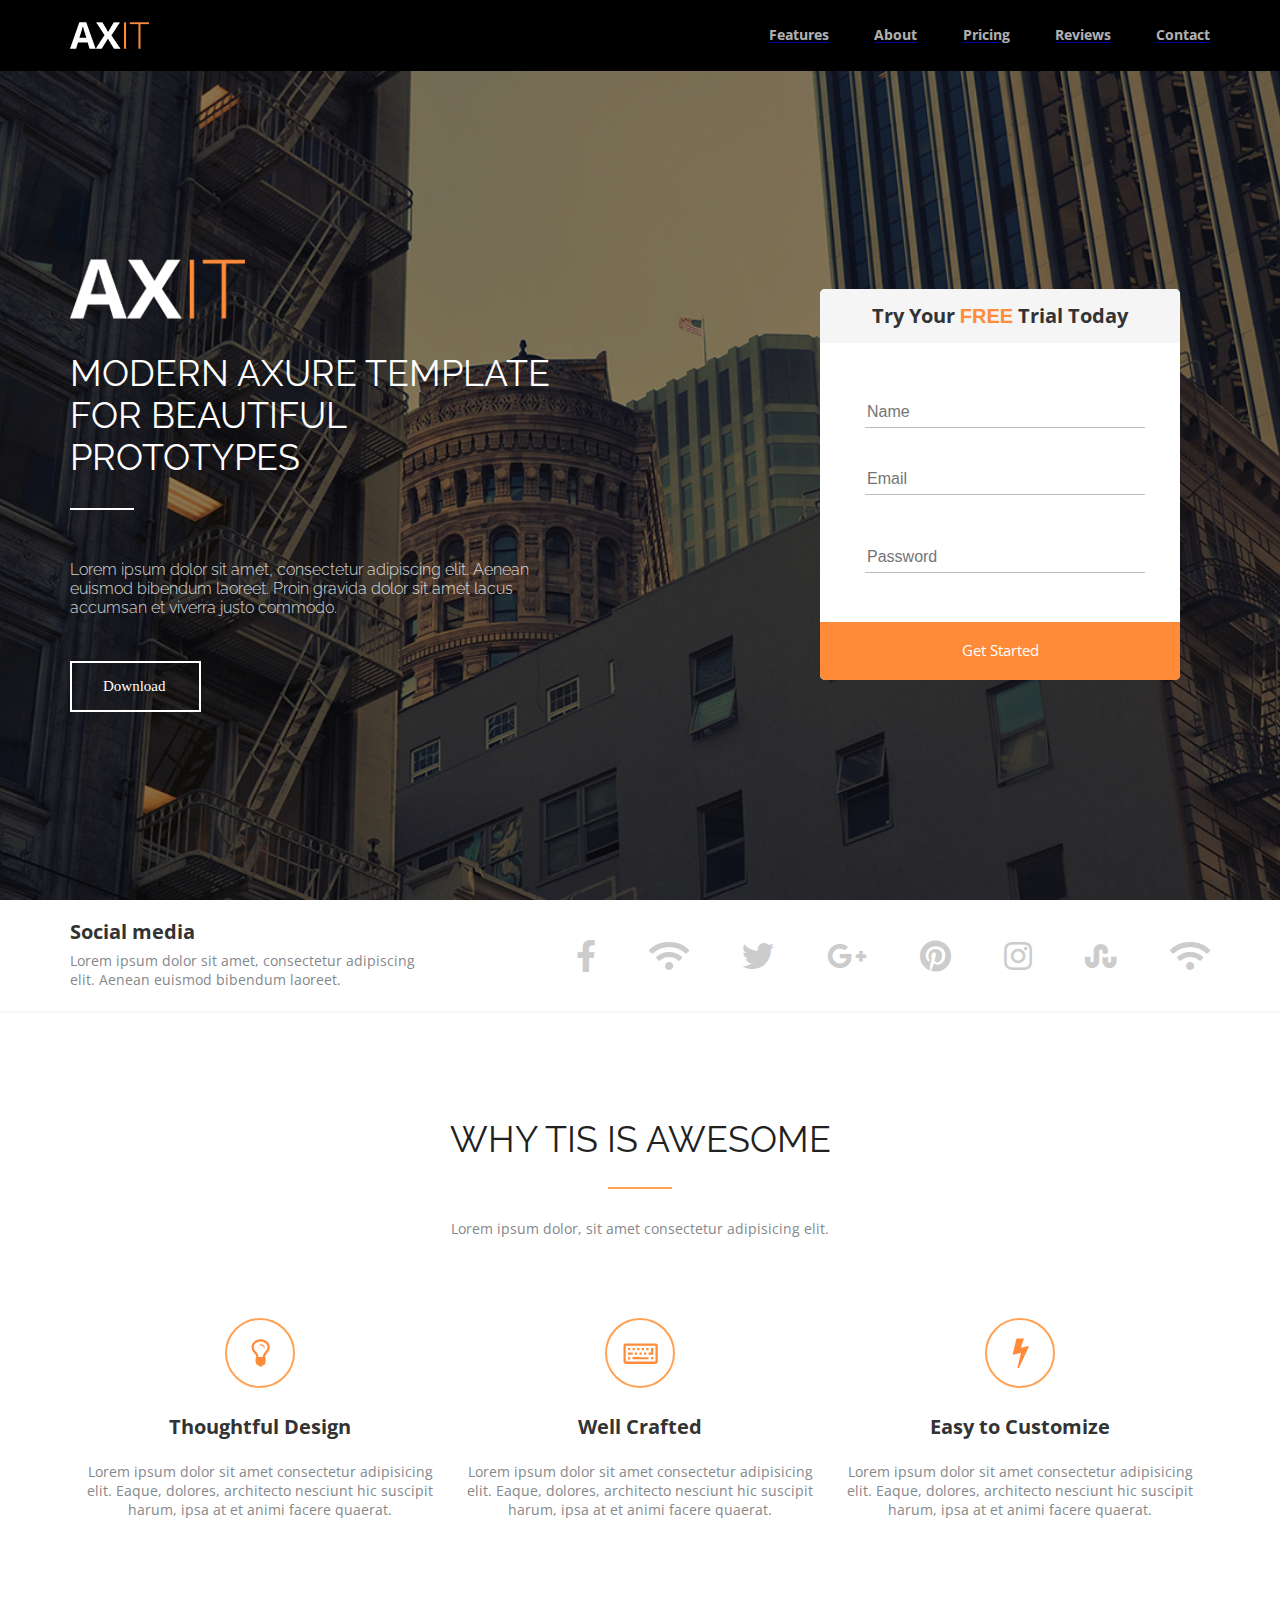
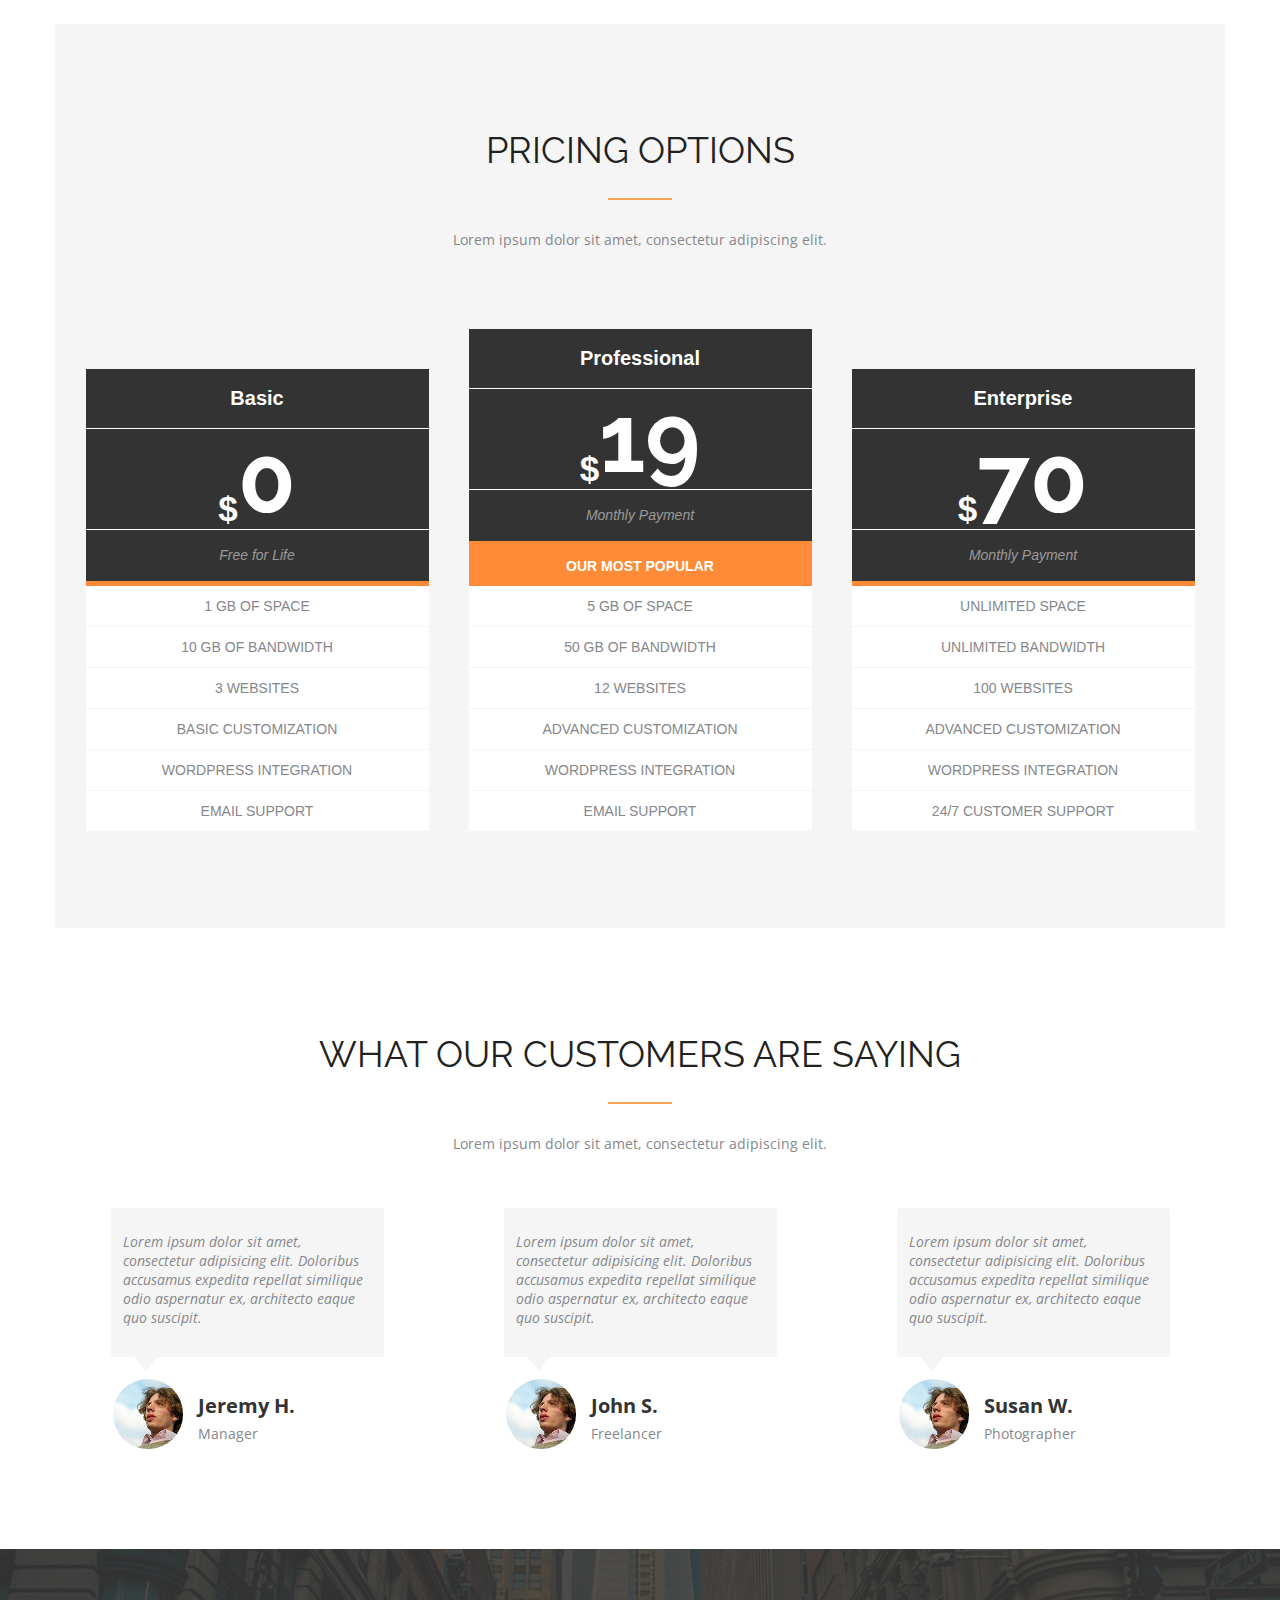
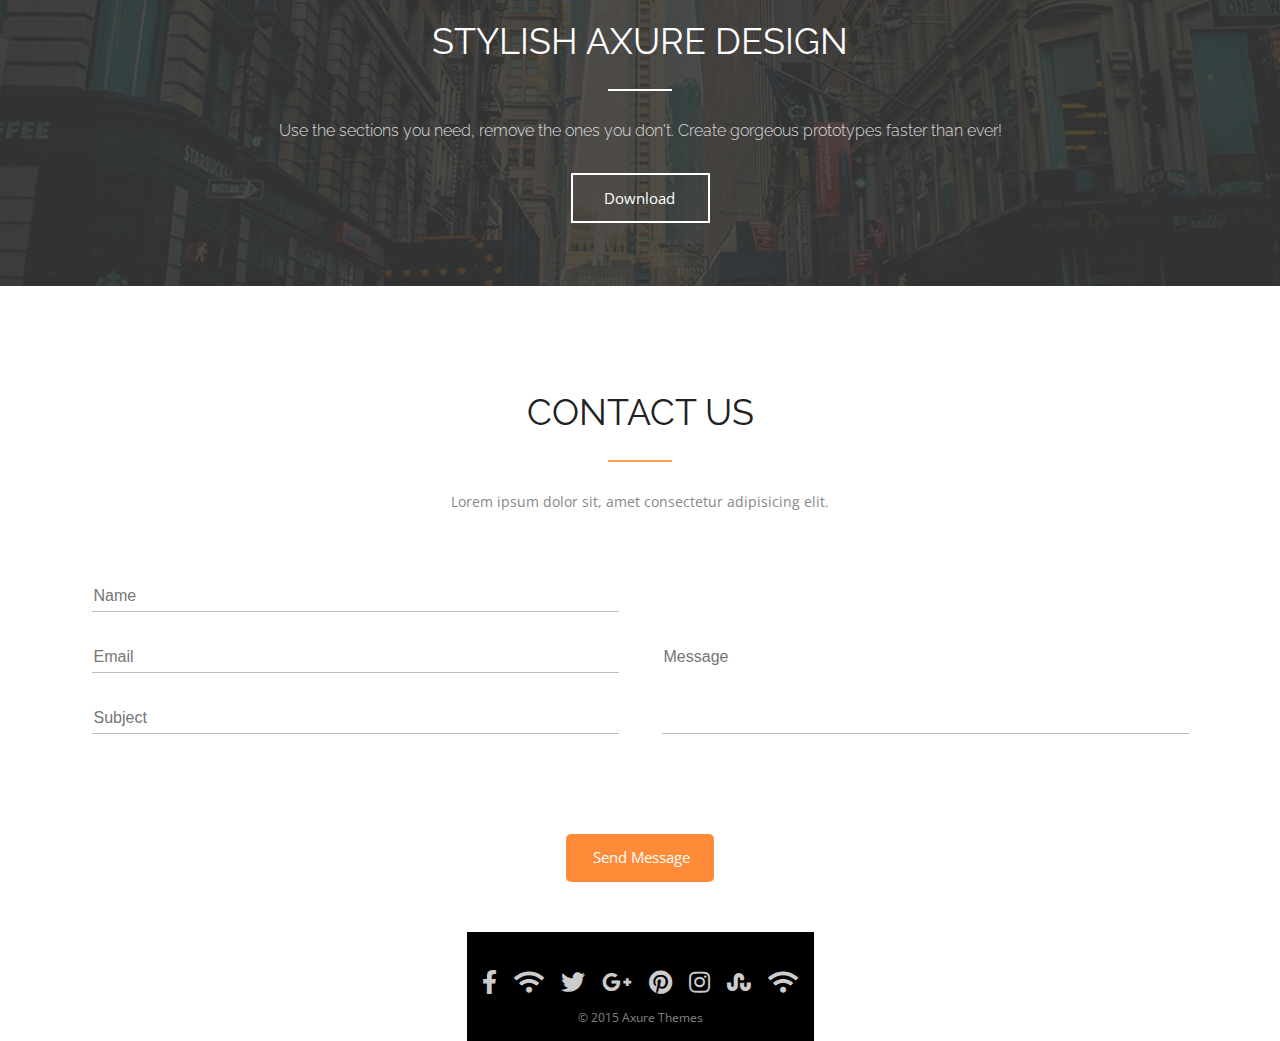
==== Homework/index.html @ 623d73c9 "homework_6" ====
<!DOCTYPE html>
<html lang="en">
<head>
  <meta charset="UTF-8">
  <meta name="viewport" content="width=device-width, initial-scale=1.0">
  <title>Document</title>
  <link rel="stylesheet" href="stylesheets/reset.css" />
  <link rel="stylesheet" href="stylesheets/normalize.css" />
  <link rel="stylesheet" href="stylesheets/style.css" />
  <link rel="preconnect" href="https://fonts.gstatic.com">
  <link href="https://fonts.googleapis.com/css2?family=Open+Sans:ital,wght@0,400;0,700;1,400&family=Raleway:wght@300;400;700&display=swap" rel="stylesheet">
  <link rel="stylesheet" href="https://cdnjs.cloudflare.com/ajax/libs/font-awesome/5.15.1/css/all.min.css">
</head>

<body>
 <div class="wrapper">
  <header class="axit-header">
    <div class="conteiner header_conteiner">
      <div class="axit_logo"><img src="images/Logo.png" alt="axit logotype"></div>
      <nav class="axit_navigation">
        <ul class="navigation_panel">
          <li><a href="#"><span class="nav_item">Features</span></a></li>
          <li><a href="#"><span class="nav_item">About
          </span></a></li>
          <li><a href="#"><span class="nav_item">Pricing</span></a></li>
          <li><a href="#"><span class="nav_item">Reviews</span></a></li>
          <li><a href="#"><span class="nav_item">Contact</span></a></li>
        </ul>
      </nav>
    </div>
  </header>
  <section class="axit-fullscreen">
    <div class="conteiner conteiner-full">
      <div class="axit-fullscreen_main">
        <div class="axit-fullscreen_logo"><img src="images/Logo1.png" alt="axit logotype"></div>
        <h1 class="axit-main-title">Modern axure template
          for beautiful prototypes</h1>
        <p class="axit-main-description">Lorem ipsum dolor sit amet, consectetur adipiscing elit. Aenean
          euismod bibendum laoreet. Proin gravida dolor sit amet lacus
          accumsan et viverra justo commodo.</p>
        <button class="axit-main-button">Download</button>
      </div>
      <div class="axit-fullscreen_registration">
        <form action="#" method="GET" class="registration-form">
          <h3 class="registration_title">Try your <span class="free">free</span>  trial today</h3>
          <div class="registration-form_group">
          <input type="text" placeholder="Name" id="name" name="user name" class="registration-form_name">
          <input type="email" placeholder="Email" id="email" name=" user email" class="registration-form_email">
          <input type="password" placeholder="Password" id="password" name=" user password" class="registration-form_password">
        </div>
          <button type="button" class="registration-form-button">Get started</button>
        </form>
      </div>
    </div>
  </section>
  <section class="social-media">
      <div class="conteiner social-media_conteiner">
        <div class="social-media__text">
          <h3 class="social-media__title"> Social media</h3>
          <p class="social-media__description">Lorem ipsum dolor sit amet, consectetur adipiscing elit. 
            Aenean euismod bibendum laoreet.</p>
        </div>
<nav class="social-media_nav">
  <ul class="social-media_panel">
    <li class=social_media>
      <a href="#">
        <i class="fab fa-facebook-f fa-2x"></i>
      </a>
    </li>
    <li class=social_media>
      <a href="#">
        <i class="fas fa-wifi fa-2x"></i>
      </a>
    </li> 
    <li class class=social_media>
      <a href="#">
        <i class="fab fa-twitter fa-2x"></i>
      </a>
    </li>
    <li class=social_media>
      <a href="#">
        <i class="fab fa-google-plus-g fa-2x"></i>
      </a>
    </li>
    <li class=social_media>
      <a href="#">
        <i class="fab fa-pinterest fa-2x"></i>
      </a>
    </li>
    <li class=social_media>
      <a href="#">
        <i class="fab fa-instagram fa-2x"></i>
      </a>
    </li> 
    <li class=social_media>
      <a href="#">
        <i class="fab fa-stumbleupon fa-2x"></i>
      </a>
    </li>
    <li class=social_media>
      <a href="#">
        <i class="fas fa-wifi fa-2x"></i>
      </a>
    </li>
</ul>
</nav>
 </div>
  </section>
  <section class="awesome">
      <div class="conteiner awesome_conteiner">
        <h2 class="awesome__title">Why tis is awesome</h2>
        <p class="awesome__text">
          Lorem ipsum dolor, sit amet consectetur adipisicing elit.
        </p>

        <div class="awesome__cards">
          <div class="awesome-card__item advantage_1">
            <div class="awesome-card_img">
              <img src="images/light_bulb.png" alt="orange light bulb" />
            </div>
              <h3 class="awesome-card__title">Thoughtful Design</h3>
              <p class="awesome-card__text">
                Lorem ipsum dolor sit amet consectetur adipisicing elit. Eaque,
                dolores, architecto nesciunt hic suscipit harum, ipsa at et
                animi facere quaerat.
              </p>
          </div>

          <div class="awesome-card__item advantage_2">
            <div class="awesome-card_img">
              <img src="images/keyboard.png" alt="orange keyboard" />
            </div>
              <h3 class="awesome-card__title">Well Crafted</h3>
              <p class="awesome-card__text">
                Lorem ipsum dolor sit amet consectetur adipisicing elit. Eaque,
                dolores, architecto nesciunt hic suscipit harum, ipsa at et
                animi facere quaerat.
              </p>
          </div>

          <div class="awesome-card__item" advantage_3">
            <div class="awesome-card_img">
              <img src="images/lightning.png" alt="orange lightning" />
            </div>
              <h3 class="awesome-card__title">Easy to Customize</h3>
              <p class="awesome-card__text">
                Lorem ipsum dolor sit amet consectetur adipisicing elit. Eaque,
                dolores, architecto nesciunt hic suscipit harum, ipsa at et
                animi facere quaerat.
              </p>
          </div>
        </div>
      </div>
  </section>
  <section class="pricing">
      <div class="conteiner pricing-conteiner">
        <h2 class="pricing__title">Pricing options</h2>
        <p class="pricing__description">Lorem ipsum dolor sit amet, consectetur adipiscing elit.</p>

        <div class="pricing__content">
          <div class="pricing_card">
            <ul class="basic">
              <li class="price-title"><span class="pricing__card_title">Basic</span></li>
              <li class="price"><span class="pricing__card_price"><span class="dollar">&#36;</span>0</span></li>
              <li class="price-description"><span class="pricing__card_description">Free for Life</span></li>
              <li class="price-benefit"><span class="pricing__card_option">1 gb of space</span></li>
              <li class="price-benefit"><span class="pricing__card_option">10 gb of bandwidth</span></li>
              <li class="price-benefit"><span class="pricing__card_option">3 websites</span></li>
              <li class="price-benefit"><span class="pricing__card_option">Basic Customization</span></li>
              <li class="price-benefit"><span class="pricing__card_option">Wordpress integration</span></li>
              <li class="price-benefit"><span class="pricing__card_option">Email support</span></li>
            </ul>
          </div>
          <div class="pricing_card">
            <ul class="Professional">
              <li class="price-title"><span class="pricing__card_title">Professional</span></li>
              <li class="price"><span class="pricing__card_price"><span class="dollar">&#36;</span>19</span></li>
              <li class="price-description"><span class="pricing__card_description">Monthly Payment</span></li>
              <li class="price-popular"><span class="pricing__card_popular">Our most popular</span></li>
              <li class="price-benefit"><span class="pricing__card_option">5 gb of space</span></li>
              <li class="price-benefit"><span class="pricing__card_option">50 gb of bandwidth</span></li>
              <li class="price-benefit"><span class="pricing__card_option">12 websites</span></li>
              <li class="price-benefit"><span class="pricing__card_option">Advanced Customization</span></li>
              <li class="price-benefit"><span class="pricing__card_option">Wordpress integration</span></li>
              <li class="price-benefit"><span class="pricing__card_option">Email support</span></li>
            </ul>
          </div>
          <div class="pricing_card">
            <ul class="Enterprise">
              <li class="price-title"><span class="pricing__card_title">Enterprise</span></li>
              <li class="price"><span class="pricing__card_price"><span class="dollar">&#36;</span>70</span></li>
              <li class="price-description"><span class="pricing__card_description">Monthly Payment</span></li>
              <li class="price-benefit"><span class="pricing__card_option">Unlimited space</span></li>
              <li class="price-benefit"><span class="pricing__card_option">unlimited bandwidth</span></li>
              <li class="price-benefit"><span class="pricing__card_option">100 websites</span></li>
              <li class="price-benefit"><span class="pricing__card_option">Advanced Customization</span></li>
              <li class="price-benefit"><span class="pricing__card_option">Wordpress integration</span></li>
              <li class="price-benefit"><span class="pricing__card_option">24/7 customer support</span></li>
            </ul>
          </div>
        </div>
      </div>
  </section>
  <section class="feedback">
      <div class="conteiner feedback-conteiner">
        <h2 class="feedback__title">What our customers are saying</h2>
        <p class="feedback__description">Lorem ipsum dolor sit amet, consectetur adipiscing elit.</p>

    
          <div class="feedback-cards">
            <div class="feedback-card_item">
              <div class="comment">
                <p class="comment_text">Lorem ipsum dolor sit amet, 
                  consectetur adipisicing elit. Doloribus 
                  accusamus expedita repellat similique 
                  odio aspernatur ex, architecto eaque 
                  quo suscipit.</p>
                
              </div>
              <div class="persone">
                <img src="images/avatar_2_u231.png" alt="persone_photo" class="persone_image">
                <div class="persone_data"> <h3 class="persone_name">Jeremy H.</h3>
                <p class="persone_occupation">Manager</p></div>
               
              </div>
            </div>
            
            <div class="feedback-card_item">
              <div class="comment">
                <p class="comment_text">Lorem ipsum dolor sit amet, 
                  consectetur adipisicing elit. Doloribus 
                  accusamus expedita repellat similique 
                  odio aspernatur ex, architecto eaque 
                  quo suscipit.</p>
              </div>
              <div class="persone">
                <img src="images/avatar_2_u231.png" alt="persone_photo" class="persone_image">
                <div class="persone_data"><h3 class="persone_name">John S.</h3>
                <p class="persone_occupation">Freelancer</p></div>
                
              </div>
            </div>

            <div class="feedback-card_item">
              <div class="comment">
                <p class="comment_text">Lorem ipsum dolor sit amet, 
                  consectetur adipisicing elit. Doloribus 
                  accusamus expedita repellat similique 
                  odio aspernatur ex, architecto eaque 
                  quo suscipit.</p>
              </div>
              <div class="persone">
                <img src="images/avatar_2_u231.png" alt="persone_photo" class="persone_image">
                <div class="persone_data"><h3 class="persone_name">Susan W.</h3>
                <p class="persone_occupation">Photographer</p></div>
                
              </div>
            </div>
          </div>
      </div>
  </section>
  <section class="axure-design">
      <div class="conteiner axure-design_conteiner">
        <h2 class="axure-design__title">Stylish axure design</h2>
       <div class="axure-design__line"></div>
       <p class="axure-design__description">Use the sections you need, remove the ones you don't.  Create gorgeous prototypes faster than ever!</p>
       <button class="axure-design__button">Download</button> 
      </div>
  </section> 
  <section class="contact">
      <div class="conteiner">
        <h2 class="contact__title">Contact us
        </h2>
        <p class="contact__description">Lorem ipsum dolor sit, amet consectetur adipisicing elit.</p>
       <form action="#" method="GET" class="contact-form">
         <div class="contact-form_items">
        <ul class="contact-form_group">
           <li class="_item"> <input type="text" placeholder="Name" id="userName" name="user name" class="contact-form_name"></li>
           <li class="contact-form_item"><input type="email" placeholder="Email" id="userEmail" name="user email" class="contact-form_email"></li>
           <li class="contact-form_item"> <input type="text" placeholder="Subject" id="userSubject" name=" user subject" class="contact-form_subject"></li>
        </ul>
        <div class="contact-message">
            <input type="textarea" placeholder="Message" id="userMessage" name="user message" class="contact-form_message"> 
        </div>
     </div>
         <button class="contact-form_button">Send message</button>
        </form>
      </div>
  </section>
  <footer class="awesome-footer">
      <div class="conteiner footer-conteiner">
        <nav class="footer_nav">
      <ul class="footer_panel__media">
        <li class=social_media>
          <a href="#">
            <i class="fab fa-facebook-f"></i>
          </a>
        </li>
        <li class=social_media>
          <a href="#">
            <i class="fas fa-wifi"></i>
          </a>
        </li> 
        <li class class=social_media>
          <a href="#">
            <i class="fab fa-twitter"></i>
          </a>
        </li>
        <li class=social_media>
          <a href="#">
            <i class="fab fa-google-plus-g"></i>
          </a>
        </li>
        <li class=social_media>
          <a href="#">
            <i class="fab fa-pinterest"></i>
          </a>
        </li>
        <li class=social_media>
          <a href="#">
            <i class="fab fa-instagram"></i>
          </a>
        </li> 
        <li class=social_media>
          <a href="#">
            <i class="fab fa-stumbleupon"></i>
          </a>
        </li>
        <li class=social_media>
          <a href="#">
            <i class="fas fa-wifi"></i>
          </a>
        </li>
   </ul>
  </nav>   
   <p class="footer_copiright_text">&copy 2015 Axure Themes</p> </div>
    
  </footer>
 </div>
</body>
</html>
---- Homework/stylesheets/style.css ----
* {
  box-sizing: border-box;
}
.awesome
  .pricing
  .feedback
  .axure-design
  .awesome-footer
  .contact
  .axit-header
  .axit-fullscreen
  .social-media {
  max-width: 100%;
}

.conteiner {
  margin: 0 auto;
  max-width: 1170px;
  padding-left: 15px;
  padding-right: 15px;
}

h1 {
  color: #ffffff;
  font-family: Raleway;
  font-size: 36px;
  font-weight: 400;
  font-style: normal;
  letter-spacing: normal;
  line-height: normal;
  text-align: left;
  text-transform: uppercase;
}

h2 {
  font-family: "Raleway", sans-serif;
  text-align: center;
  font-size: 36px;
  font-weight: 400;
  padding-top: 108px;
  color: #212121;
  text-transform: uppercase;
}

h3 {
  font-family: "Open Sans";
  font-size: 20px;
  font-weight: 700;
  text-align: center;
  color: #333333;
  margin-bottom: 25px;
}

.awesome__title::after,
.pricing__title::after,
.axure-design__title::after,
.feedback__title::after,
.contact__title::after,
.axit-main-title::after {
  content: "";
  display: block;
  width: 64px;
  height: 2px;
  background-color: #ffa254;
  margin: 30px auto 30px;
}

p {
  color: #86878b;
  font-family: "Open Sans", sans-serif;
  font-size: 14px;
  font-weight: 400;
  text-align: center;
  letter-spacing: normal;
  line-height: normal;
}
/* header */
.axit-header {
  max-width: 100%;
  background-color: #000000;
}
.header_conteiner {
  background-color: #000000;
  display: flex;
  flex-direction: row;
  flex-wrap: nowrap;
  align-items: center;
  justify-content: space-between;
}
.axit_logo {
  width: 79px;
  height: 27px;
  margin: 22px 0;
}
.nav_item {
  opacity: 0.69;
  color: #ffffff;
  font-family: "Open Sans";
  font-size: 14px;
  font-weight: 700;
  font-style: normal;
  letter-spacing: normal;
}
.nav_item:hover {
  color: #ffa254;
}

.nav_item:active {
  list-style-type: none;
}
.navigation_panel {
  display: flex;
  flex-direction: row;
  flex-wrap: wrap;
  justify-content: space-between;
  width: 441px;
  margin-left: 15px;
}
.wrapper {
  min-height: 100vh;
  display: flex;
  flex-direction: column;
}
/* full screen */
.conteiner-full {
  width: 100%;
  max-width: 1170px;
  flex: 1 1 auto;
  display: flex;
  justify-content: space-between;
  flex-wrap: wrap;
}
.axit-fullscreen {
  width: 100%;
  min-height: calc(100vh - 71px);
  background: url(../images/image.png) rgba(5, 5, 5, 1);
  background-position: center;
  background-size: cover;
  padding: 30px 0;
  display: flex;
  align-items: center;
  justify-content: center;
}
.axit-fullscreen_main {
  width: 512px;
  /* padding: 30px; */
}

.axit-fullscreen_logo {
  width: 175px;
  height: 60px;
  margin-bottom: 33px;
}

.axit-main-title {
  text-align: left;
  margin-bottom: 36px;
}

.axit-main-title::after {
  content: "";
  position: absolute;
  background-color: #ffffff;
  text-align: left;
}
.axit-main-description {
  opacity: 0.8;
  color: #ffffff;
  font-family: Raleway;
  font-size: 16px;
  font-weight: 300;
  font-style: normal;
  letter-spacing: normal;
  text-align: left;
  margin-bottom: 44px;
  margin-top: 82px;
}

.axit-main-button {
  outline: none;
  display: block;
  background: transparent;
  color: #ffffff;
  font-family: "Open Sans - Semibold";
  font-size: 15px;
  font-weight: 400;
  padding: 15px 33px 14px 31px;
  border: 2px solid #ffffff;
  /* margin: 44px 225px 0 0; */
}
.axit-main-button:hover {
  color: #ff8b38;
  border: 2px solid #ff8b38;
}

/* registration form */
.registration_title {
  text-transform: capitalize;
  background-color: #f5f5f5;
  text-align: center;
  vertical-align: middle;
  line-height: 54px;
  border-radius: 5px 5px 0 0;
}

.free {
  color: #ff8b38;
  text-transform: uppercase;
}
.registration-form {
  width: 360px;
  margin: 30px;
  background-color: #ffffff;
  border-radius: 5px;
  /* border-radius: ; */
}
.registration-form_group {
  width: 360px;
  padding: 29px 45px 49px 45px;
}
input {
  height: 31px;
  border: none;
  border-bottom: 1px solid #bdbdbd;
}
input::-ms-input-placeholder,
input::-webkit-input-placeholder {
  color: #bdbdbd;
  font-family: "OpenSans";
  font-size: 14px;
  text-align: left;
}
.registration-form_name {
  margin-bottom: 36px;
  width: 280px;
}

.registration-form_email {
  margin-bottom: 47px;
  width: 280px;
}
.registration-form_password {
  width: 280px;
}
.registration-form-button {
  display: block;
  width: 360px;
  border-radius: 0 0 5px 5px;
  outline: none;
  border: none;
  background: #ff8b38;
  color: #ffffff;
  font-family: "Open Sans";
  font-size: 15px;
  font-weight: 400;
  font-style: normal;
  text-transform: capitalize;
  padding-top: 20px;
  padding-bottom: 20px;
}
.registration-form-button:hover {
  background: #86878b;
}

/* social media */
.social-media {
  border-bottom: solid 2px #f5f5f5;
}
.social-media_conteiner {
  display: flex;
  flex-direction: row;
  flex-wrap: wrap;
  justify-content: space-between;
  align-items: center;
  padding: 10px 15px;
}
.social-media__text {
  width: 360px;
  padding: 12px 0;
}
.social-media_panel {
  display: flex;
  flex-direction: row;
  flex-wrap: wrap;
  width: 634px;
  justify-content: space-between;
}
.social-media__title {
  height: 17px;
  text-align: left;
  margin-bottom: 12px;
}
.social-media__description {
  text-align: left;
}

/* awesome */

.awesome-card_img {
  width: 70px;
  height: 70px;
  border: 2px solid #ffa254;
  border-radius: 100px;
  margin-bottom: 29px;
  margin-right: auto;
  margin-left: auto;
  display: flex;
  justify-content: center;
  align-items: center;
}

.awesome-card__item {
  width: 350px;
  margin-bottom: 105px;
  margin-top: 80px;
  margin-left: 15px;
  margin-right: 15px;
}

.awesome__cards {
  display: flex;
  flex-direction: row;
  justify-content: center;
  flex-wrap: wrap;
  margin: 0 -15px;
}

/* price */

.pricing-conteiner {
  background-color: #f5f5f5;
}

.pricing__description {
  margin-bottom: 80px;
}

.pricing__content {
  display: flex;
  flex-direction: row;
  flex-wrap: wrap;
  justify-content: center;
  align-items: flex-end;

  margin: 0 -20px;
}
.pricing_card {
  margin-left: 20px;
  margin-right: 20px;
  padding-bottom: 96px;
}
.price-title {
  color: #ffffff;
  font-family: "Open Sans";
  font-size: 20px;
  font-weight: 700;
  text-align: center;
  line-height: 59px;
  border-bottom: 1px solid #ffffff;
}
.price {
  border-bottom: 1px solid #ffffff;
  text-align: center;
}
.pricing__card_price {
  color: #ffffff;
  font-family: "Raleway";
  font-size: 94px;
  font-weight: 700;
  line-height: 100px;
}

.dollar {
  font-size: 35px;
  vertical-align: bottom;
  font-style: normal;
  letter-spacing: normal;
  line-height: normal;
}
.price-description {
  color: rgba(255, 255, 255, 0.5);
  font-family: "Open Sans";
  font-size: 14px;
  font-weight: 400;
  font-style: italic;
  text-align: center;
  line-height: 51px;
  border-bottom: 5px solid #ff8b38;
}

.price-benefit {
  width: 343px;
  background-color: #ffffff;
  color: #86878b;
  font-family: "Open Sans";
  font-size: 14px;
  font-weight: 400;
  text-transform: uppercase;
  text-align: center;
  line-height: 40px;
  border-bottom: 1px solid #f5f5f5;
}
.price-description,
.price,
.price-title {
  width: 343px;
  background-color: #333333;
}

.price-popular {
  width: 343px;
  line-height: 40px;
  background-color: #ff8b38;
  color: #ffffff;
  font-family: "Open Sans";
  font-size: 14px;
  font-weight: 700;
  text-transform: uppercase;
  text-align: center;
}

/* feedback */

.feedback-cards {
  margin-bottom: 90px;
  margin-top: 55px;
  display: flex;
  flex-direction: row;
  flex-wrap: wrap;
  justify-content: center;
  margin-left: -60px;
  margin-right: -60px;
}
.feedback-card_item {
  width: 273px;
  margin: 0 60px 10px 60px;
}
.comment {
  position: relative;
}

.comment_text {
  background-color: #f5f5f5;
  padding: 24px 13px 30px 12px;
  border-radius: 3px;
  text-align: left;
  font-style: italic;
}
.comment_text::after {
  content: "";
  position: absolute;
  border: 15px solid transparent;
  border-top: 18px solid #f5f5f5;
  display: block;
  width: 0;
  height: 0;
  top: 145px;
  left: 20px;
}
.persone {
  margin-top: 22px;
  margin-left: 2px;
  display: flex;
  flex-wrap: nowrap;
  flex-direction: row;
}

.persone_image {
  width: 70px;
  height: 70px;
}
.persone_data {
  margin-left: 15px;
  margin-top: 17px;
}
.persone_name {
  margin-bottom: 8px;
  text-align: left;
}

.persone_occupation {
  text-align: left;
}
/* axure-design */
.axure-design {
  position: relative;
}
.axure-design_conteiner {
  max-width: 100%;
  margin: 0 auto;
  background-image: url(../images/u25_state0.png);
  background-size: cover;
  background-position: center;
  padding-bottom: 63px;
}
.axure-design_conteiner::before {
  content: "";
  display: block;
  position: absolute;
  width: 100%;
  height: 100%;
  top: 0;
  left: 0;
  background-color: rgba(5, 5, 5, 0.7);
  z-index: 0;
}
.awesome-footer {
  margin: 0 auto;
  background-color: #000000;
}

.axure-design__title {
  color: #ffffff;
  padding-top: 74px;
  position: relative;
  z-index: 1;
}

.axure-design__title::after {
  background-color: #ffffff;
  position: relative;
  z-index: 1;
}

.axure-design__description {
  font-family: Raleway;
  color: #ffffff;
  opacity: 0.8;
  font-size: 16px;
  font-weight: 300;
  text-align: center;
  margin-bottom: 33px;
}

.axure-design__button {
  outline: none;
  display: block;
  background: transparent;
  color: #ffffff;
  font-family: "Open Sans";
  font-size: 15px;
  font-weight: 400;
  padding: 15px 33px 14px 31px;
  border: 2px solid #ffffff;
  margin-left: auto;
  margin-right: auto;
  margin-top: 33px;
  position: relative;
  z-index: 1;
}
.axure-design__button:hover {
  color: #ff8b38;
  border: 2px solid #ff8b38;
}
.axure-design__button:focus {
  color: #f31414;
}
/* contact us */
.contact__description {
  margin-bottom: 80px;
}
.contact-form_button {
  width: 148px;
  outline: none;
  border: none;
  display: block;
  background: #ff8b38;
  color: #ffffff;
  font-family: "Open Sans";
  font-size: 15px;
  font-weight: 400;
  font-style: normal;
  text-transform: capitalize;
  border-radius: 5px;
  padding: 15px 22px 15px 24px;
  margin: 80px auto 50px;
}

.contact-form_button:hover {
  background: #cccccc;
}
/* contact form */
.contact-form {
  max-width: 1117px;
  margin: 0 auto;
}

.contact-form_items {
  display: flex;
  flex-direction: row;
  flex-wrap: wrap;
  justify-content: space-between;
  margin: -10px auto;
}
.contact-form_group {
  margin-right: 10px;
  margin-left: 10px;
}
.contact-form_name,
.contact-form_email,
.contact-form_subject,
.contact-form_message {
  width: 527px;
  margin-bottom: 30px;
}
.contact-message {
  height: 153px;
  margin-right: 10px;
  margin-left: 10px;
}

.contact-form_name,
.contact-form_email,
.contact-form_subject {
  height: 31px;
}
.contact-form_message {
  height: 153px;
}

/* footer */
.awesome-footer {
  background: #000000;
}

.footer-conteiner {
  background-color: #000000;
  margin: 0 auto;
}
.footer_copiright_text {
  margin-top: 15px;
  margin-left: auto;
  margin-right: auto;
  padding-bottom: 15px;
  opacity: 0.5;
  font-family: "Open Sans";
  font-size: 12px;
  font-weight: 400;
  color: #ffffff;
  text-align: center;
}

.footer_panel__media {
  display: flex;
  list-style: none;
  flex-direction: row;
  width: 317px;
  justify-content: space-between;
  margin-bottom: 15px;
  padding-top: 38px;
}
i {
  font-family: "Font Awesome 5 Free";
  font-weight: 900;
  font-size: 24px;
  color: #cccccc;
}
i:hover {
  color: #ff8b38;
}
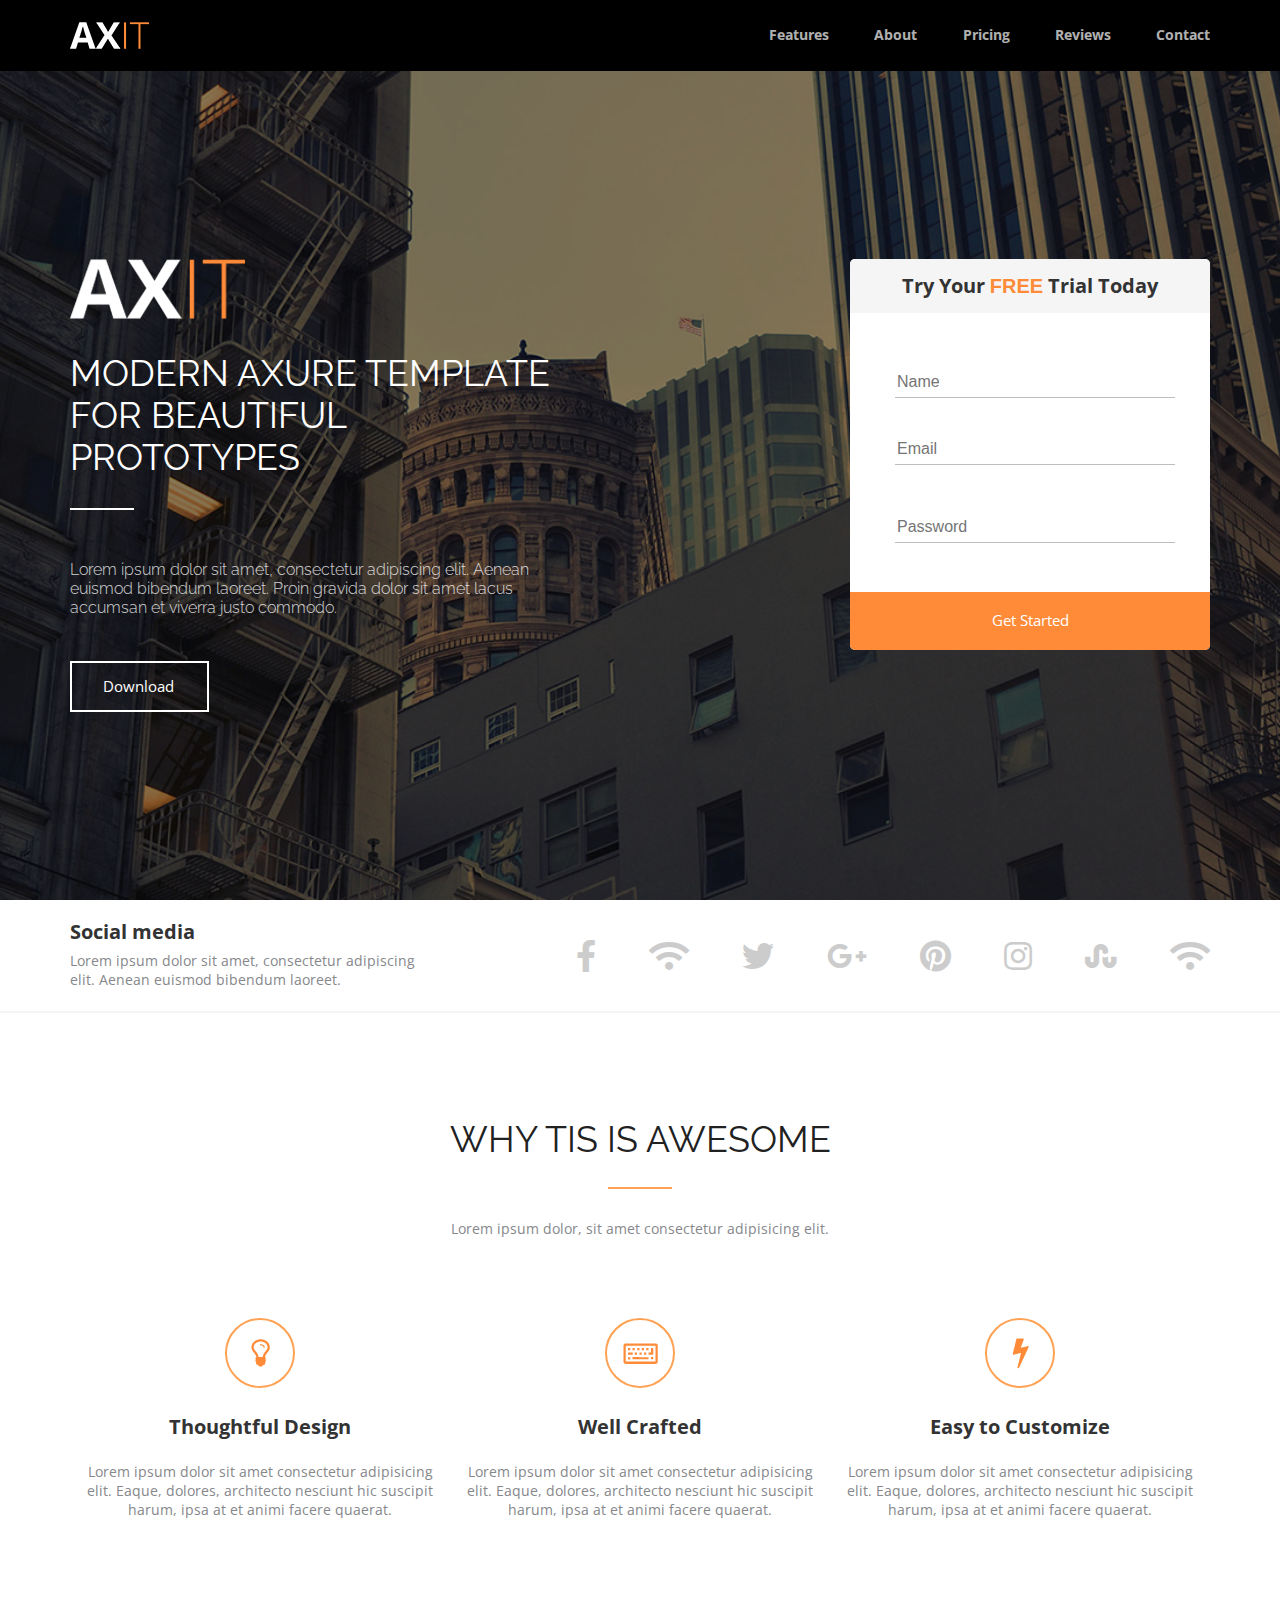
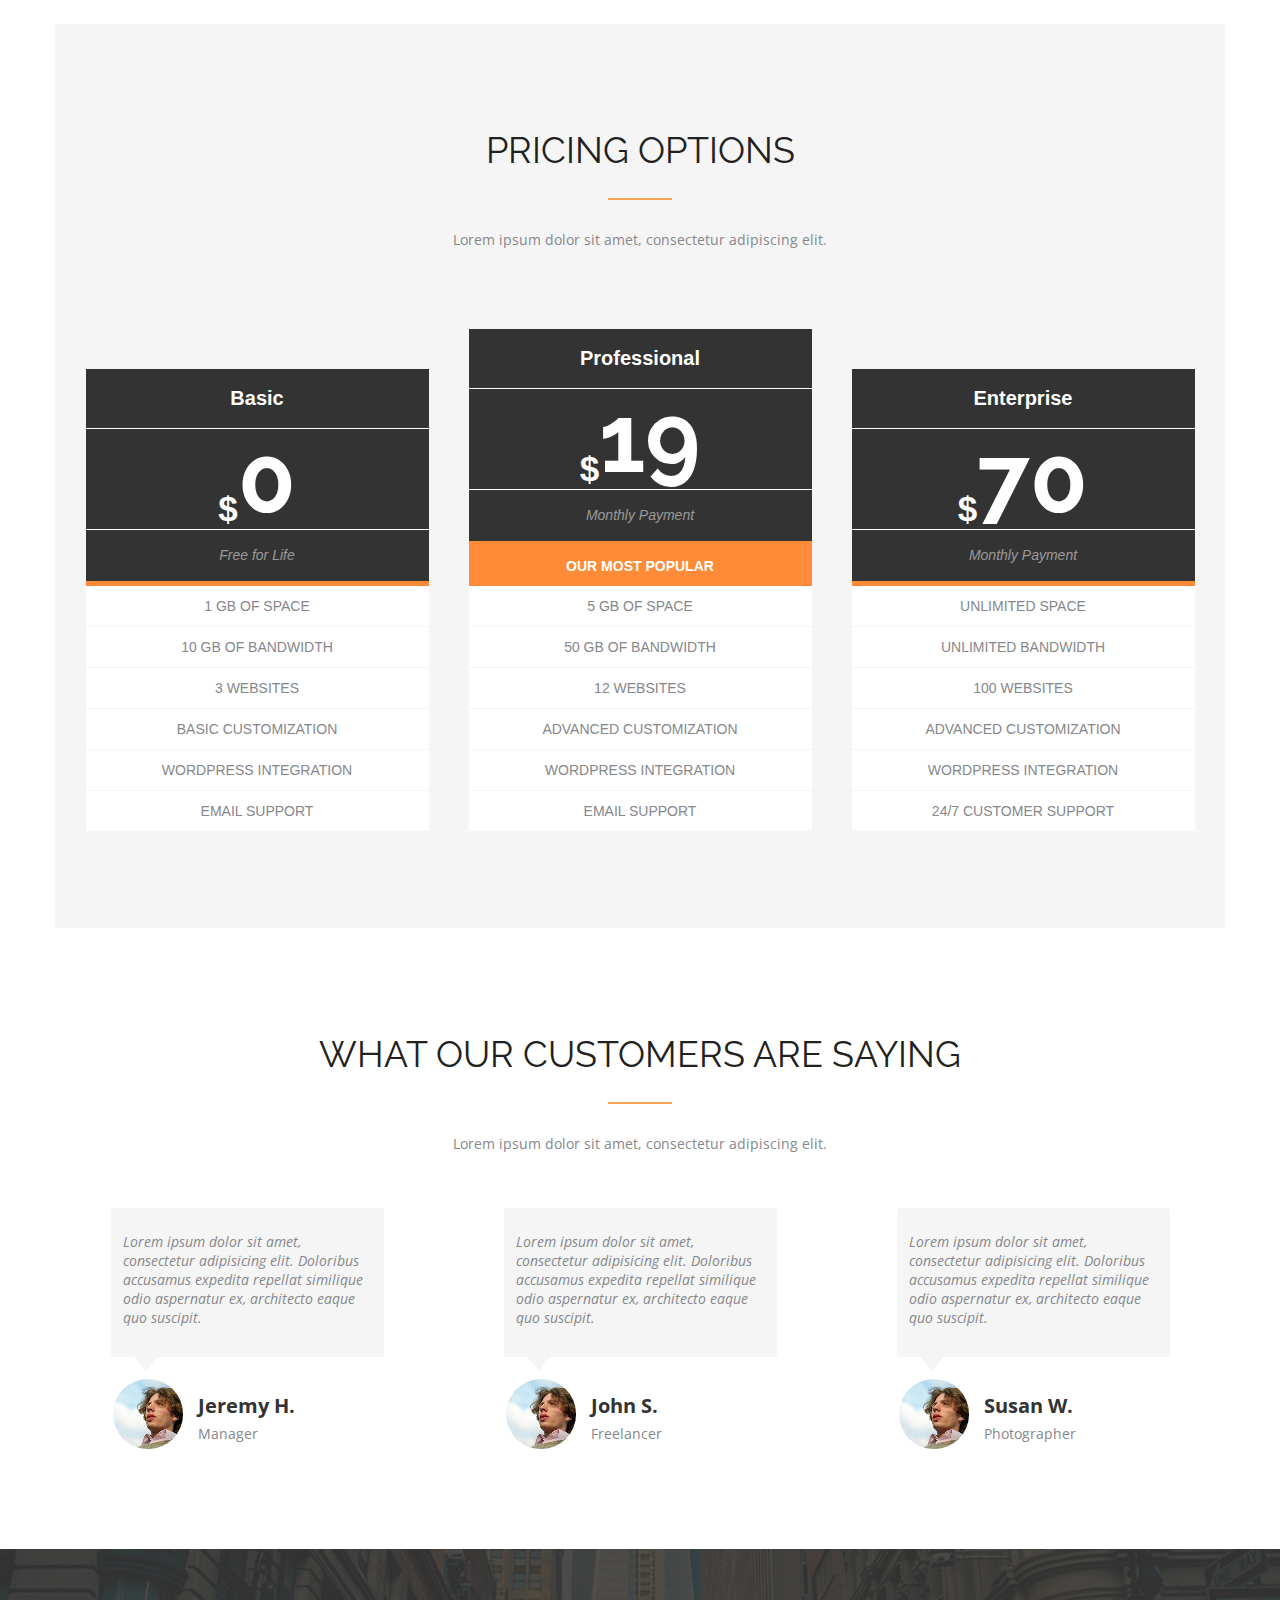
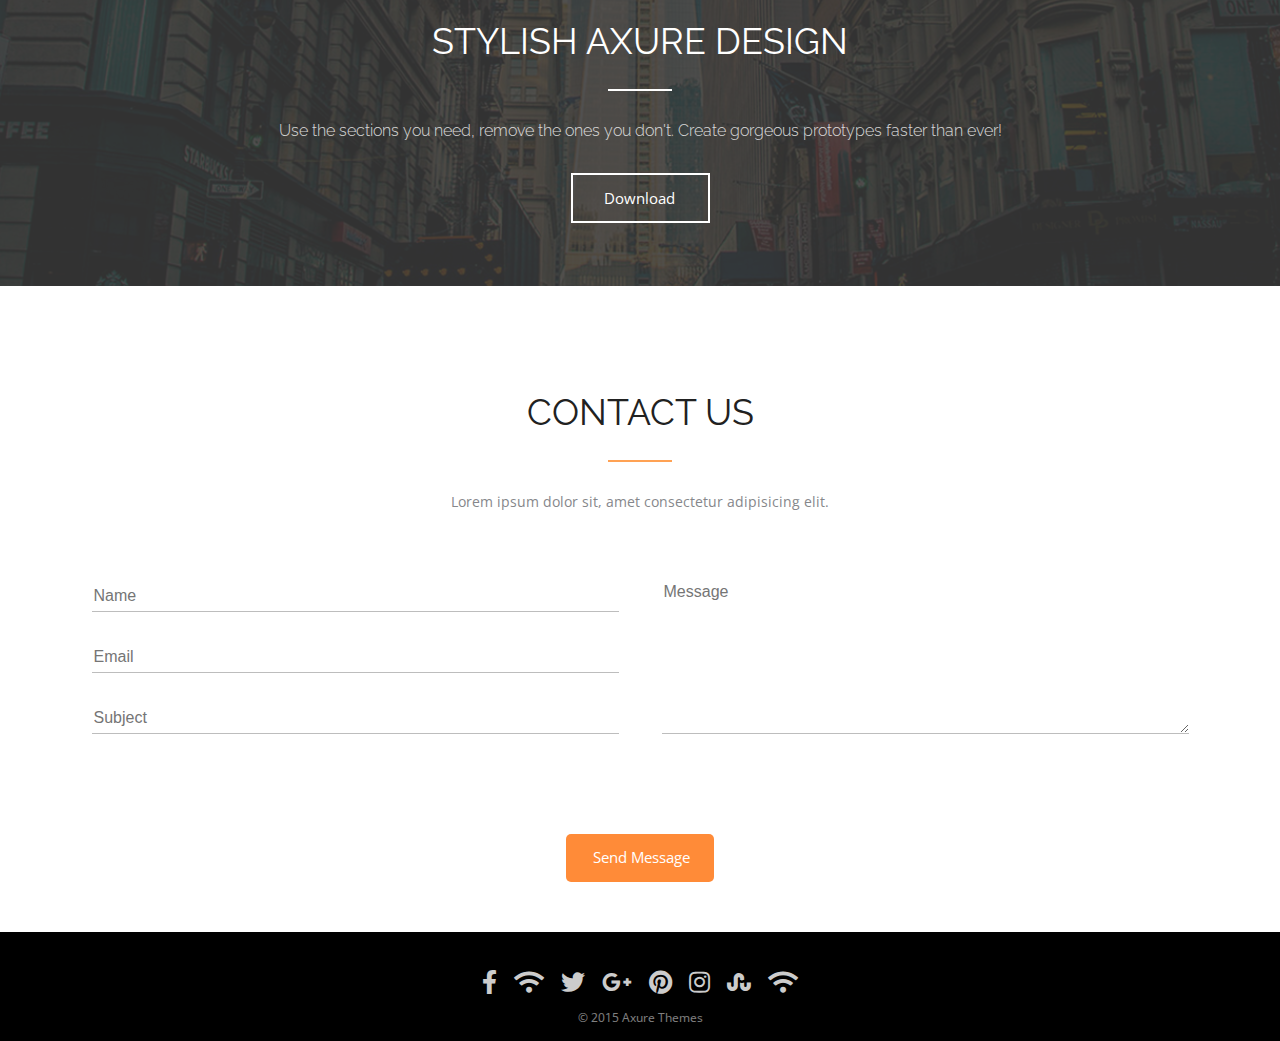
==== commit de4fef13: "homework_6" ====
--- a/Homework/index.html
+++ b/Homework/index.html
@@ -47,8 +47,8 @@
           <input type="text" placeholder="Name" id="name" name="user name" class="registration-form_name">
           <input type="email" placeholder="Email" id="email" name=" user email" class="registration-form_email">
           <input type="password" placeholder="Password" id="password" name=" user password" class="registration-form_password">
-        </div>
-          <button type="button" class="registration-form-button">Get started</button>
+          </div>
+        <button type="button" class="registration-form-button">Get started</button>
         </form>
       </div>
     </div>
@@ -280,7 +280,7 @@
            <li class="contact-form_item"> <input type="text" placeholder="Subject" id="userSubject" name=" user subject" class="contact-form_subject"></li>
         </ul>
         <div class="contact-message">
-            <input type="textarea" placeholder="Message" id="userMessage" name="user message" class="contact-form_message"> 
+            <textarea placeholder="Message" id="userMessage" name="user message" cols="400" rows="5" class="contact-form_message"></textarea> 
         </div>
      </div>
          <button class="contact-form_button">Send message</button>
--- a/Homework/stylesheets/style.css
+++ b/Homework/stylesheets/style.css
@@ -74,6 +74,9 @@
   letter-spacing: normal;
   line-height: normal;
 }
+a {
+  text-decoration: none;
+}
 /* header */
 .axit-header {
   max-width: 100%;
@@ -109,6 +112,7 @@
   list-style-type: none;
 }
 .navigation_panel {
+  list-style: none;
   display: flex;
   flex-direction: row;
   flex-wrap: wrap;
@@ -181,7 +185,7 @@
   display: block;
   background: transparent;
   color: #ffffff;
-  font-family: "Open Sans - Semibold";
+  font-family: "Open Sans";
   font-size: 15px;
   font-weight: 400;
   padding: 15px 33px 14px 31px;
@@ -209,7 +213,7 @@
 }
 .registration-form {
   width: 360px;
-  margin: 30px;
+  margin: 0 0 0 30px;
   background-color: #ffffff;
   border-radius: 5px;
   /* border-radius: ; */
@@ -504,10 +508,6 @@
   background-color: rgba(5, 5, 5, 0.7);
   z-index: 0;
 }
-.awesome-footer {
-  margin: 0 auto;
-  background-color: #000000;
-}
 
 .axure-design__title {
   color: #ffffff;
@@ -614,18 +614,20 @@
 .contact-form_subject {
   height: 31px;
 }
-.contact-form_message {
+
+textarea {
   height: 153px;
-}
-
+  border: none;
+  border-bottom: 1px solid #bdbdbd;
+}
 /* footer */
 .awesome-footer {
   background: #000000;
+  max-width: 100%;
 }
 
 .footer-conteiner {
   background-color: #000000;
-  margin: 0 auto;
 }
 .footer_copiright_text {
   margin-top: 15px;
@@ -639,8 +641,11 @@
   color: #ffffff;
   text-align: center;
 }
-
+.footer_nav {
+  max-width: 1170px;
+}
 .footer_panel__media {
+  margin: 0 auto;
   display: flex;
   list-style: none;
   flex-direction: row;
@@ -648,6 +653,7 @@
   justify-content: space-between;
   margin-bottom: 15px;
   padding-top: 38px;
+  text-align: center;
 }
 i {
   font-family: "Font Awesome 5 Free";
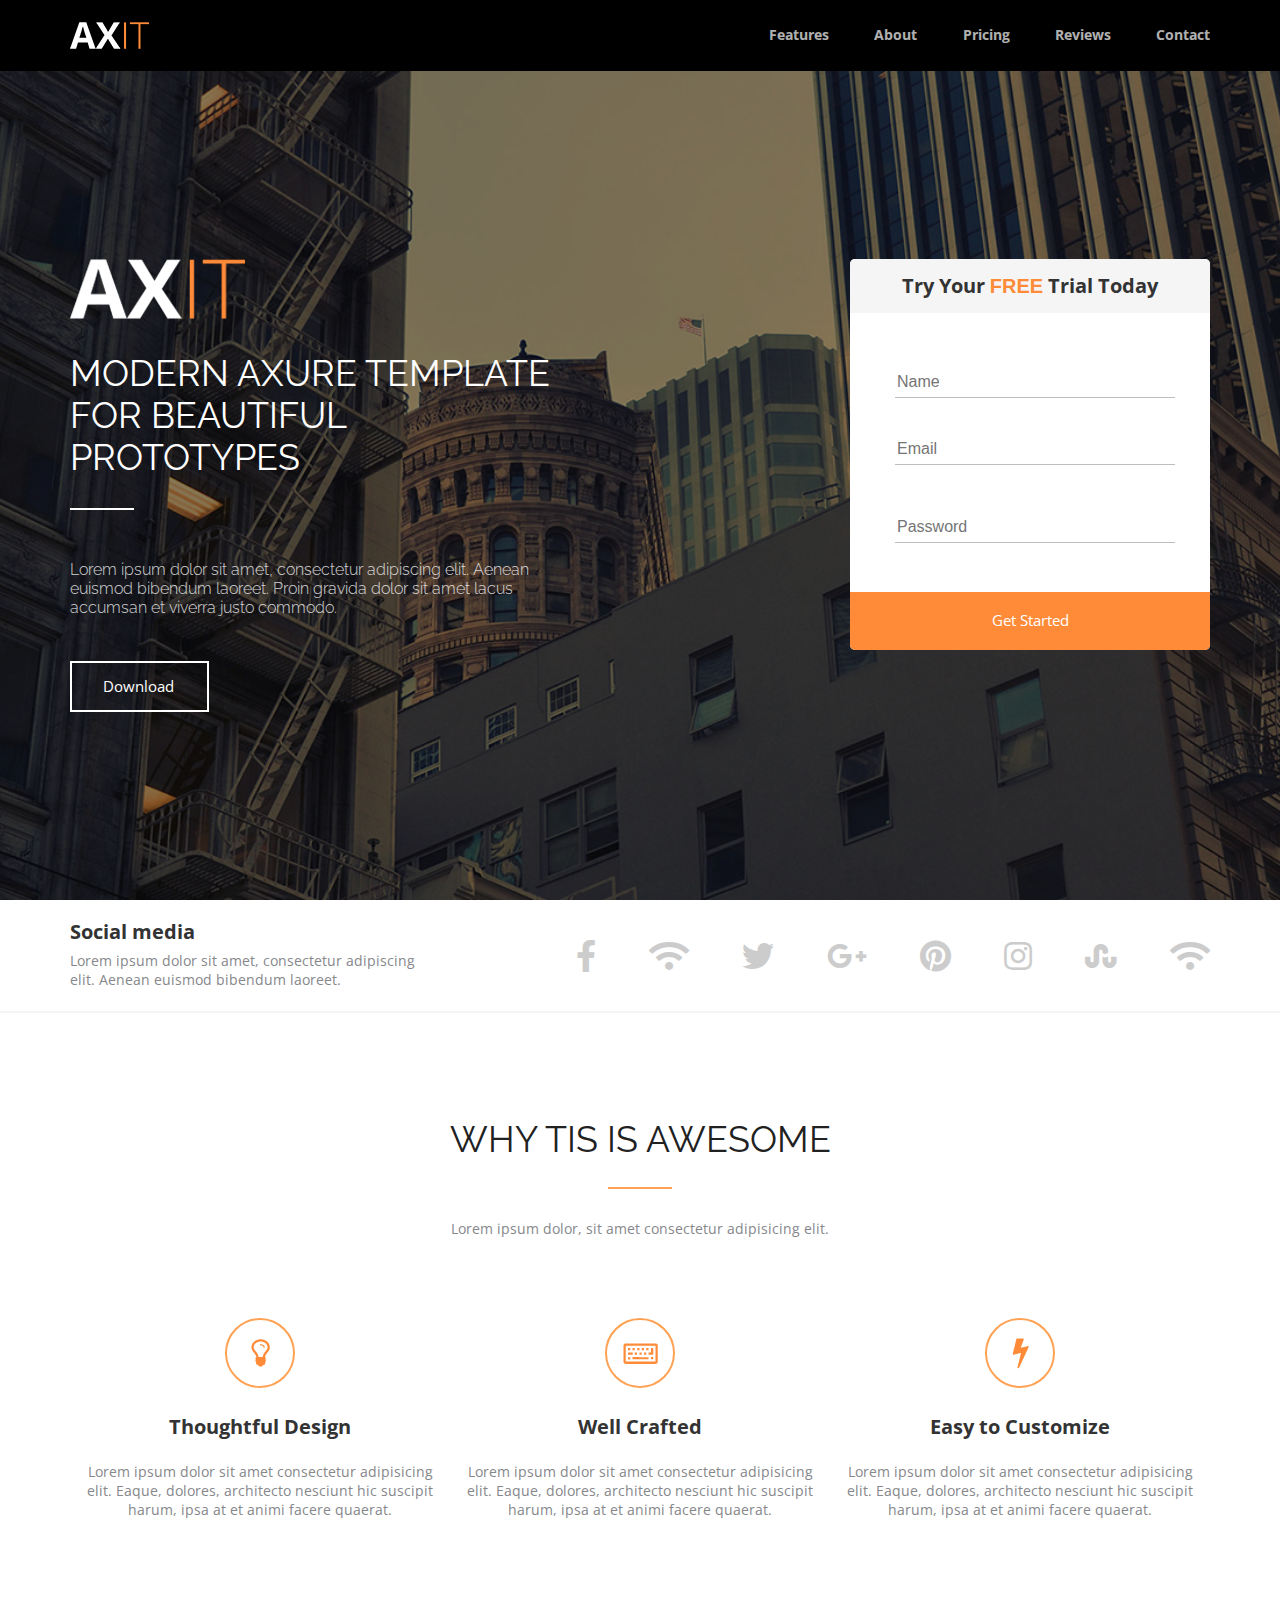
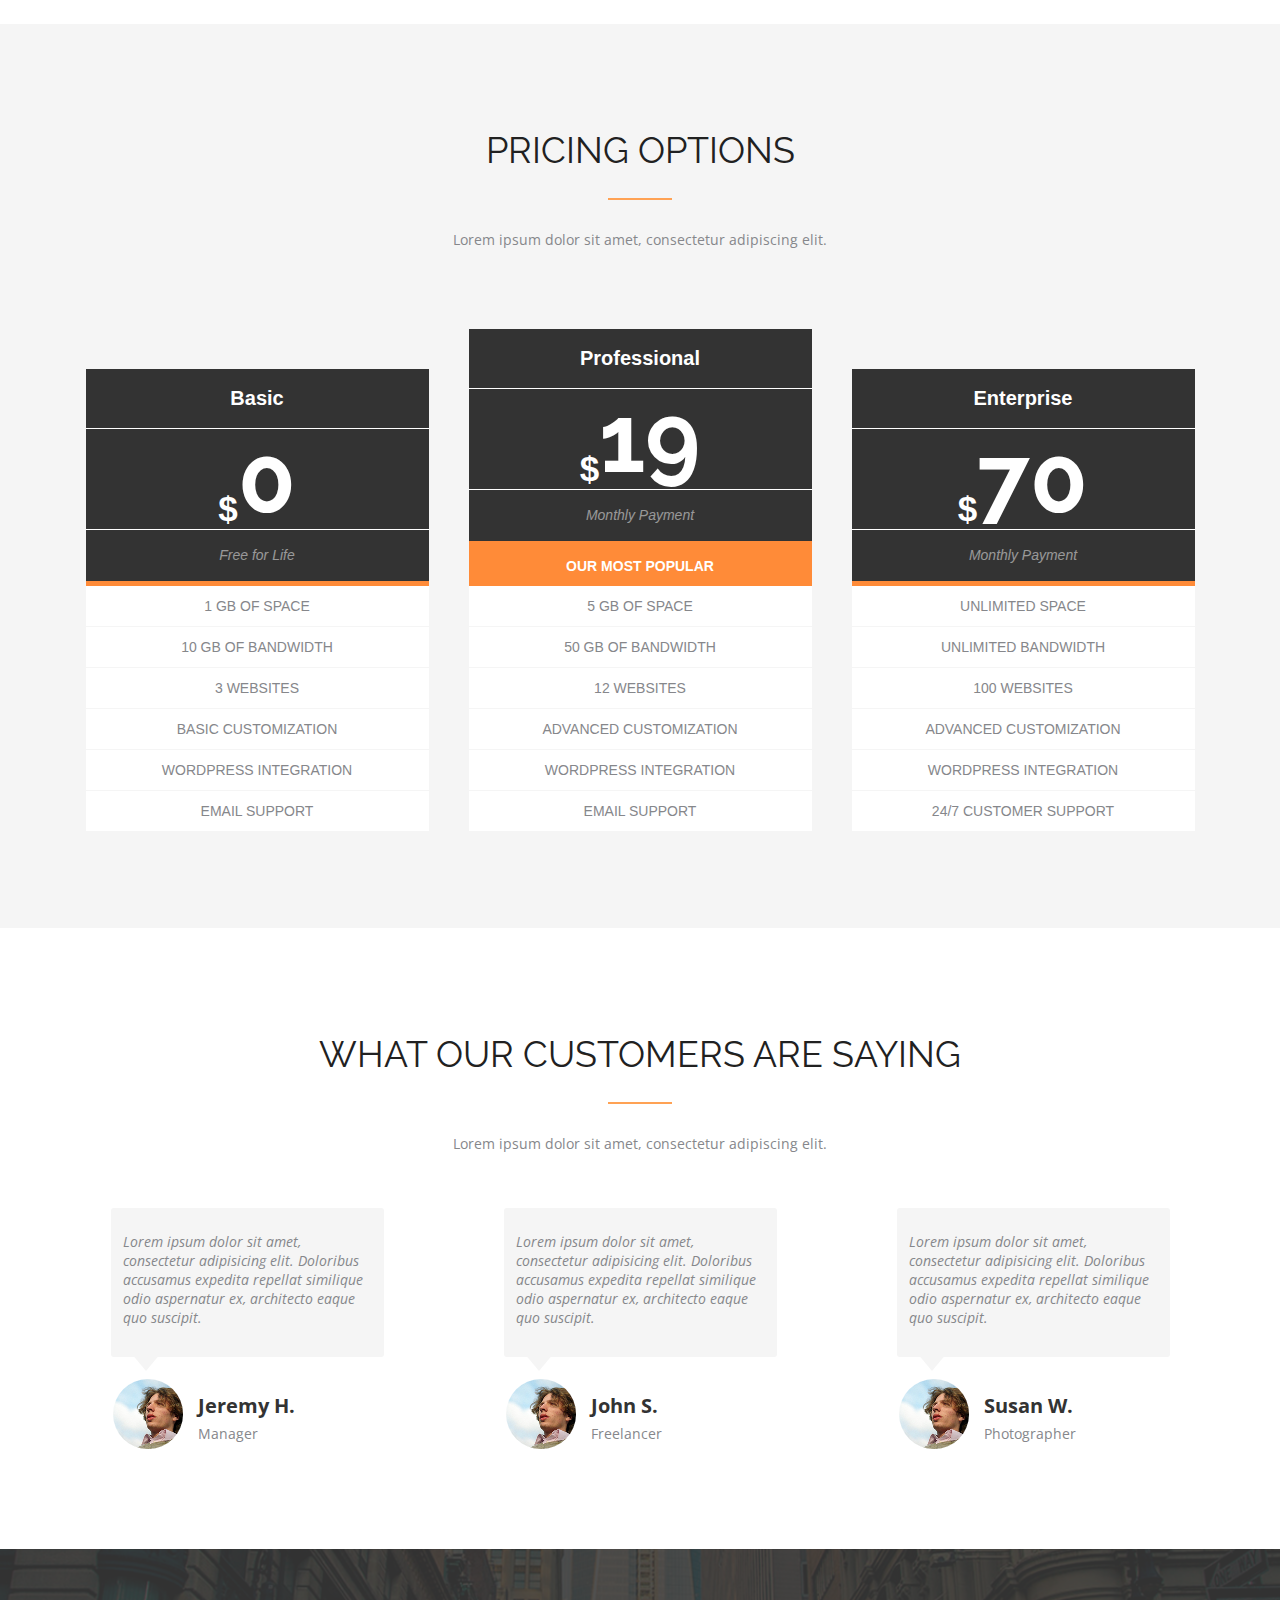
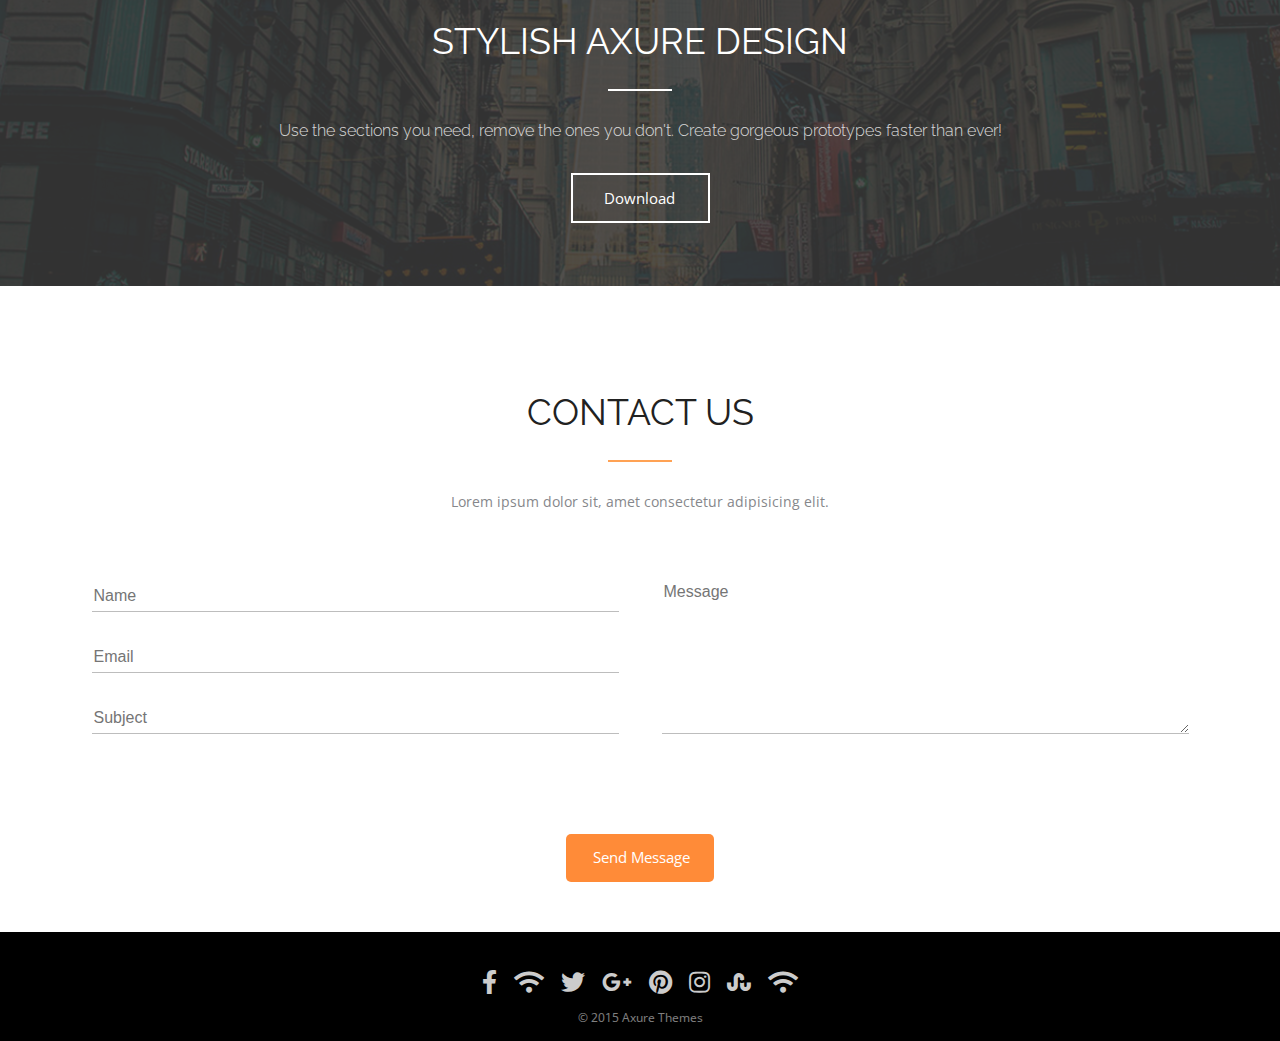
==== commit 8087e7f6: "homework6 fixed" ====
--- a/Homework/index.html
+++ b/Homework/index.html
@@ -152,7 +152,7 @@
         </div>
       </div>
   </section>
-  <section class="pricing">
+  <section class="pricing pricing-section">
       <div class="conteiner pricing-conteiner">
         <h2 class="pricing__title">Pricing options</h2>
         <p class="pricing__description">Lorem ipsum dolor sit amet, consectetur adipiscing elit.</p>
--- a/Homework/stylesheets/style.css
+++ b/Homework/stylesheets/style.css
@@ -331,7 +331,7 @@
 
 /* price */
 
-.pricing-conteiner {
+.pricing-section {
   background-color: #f5f5f5;
 }
 
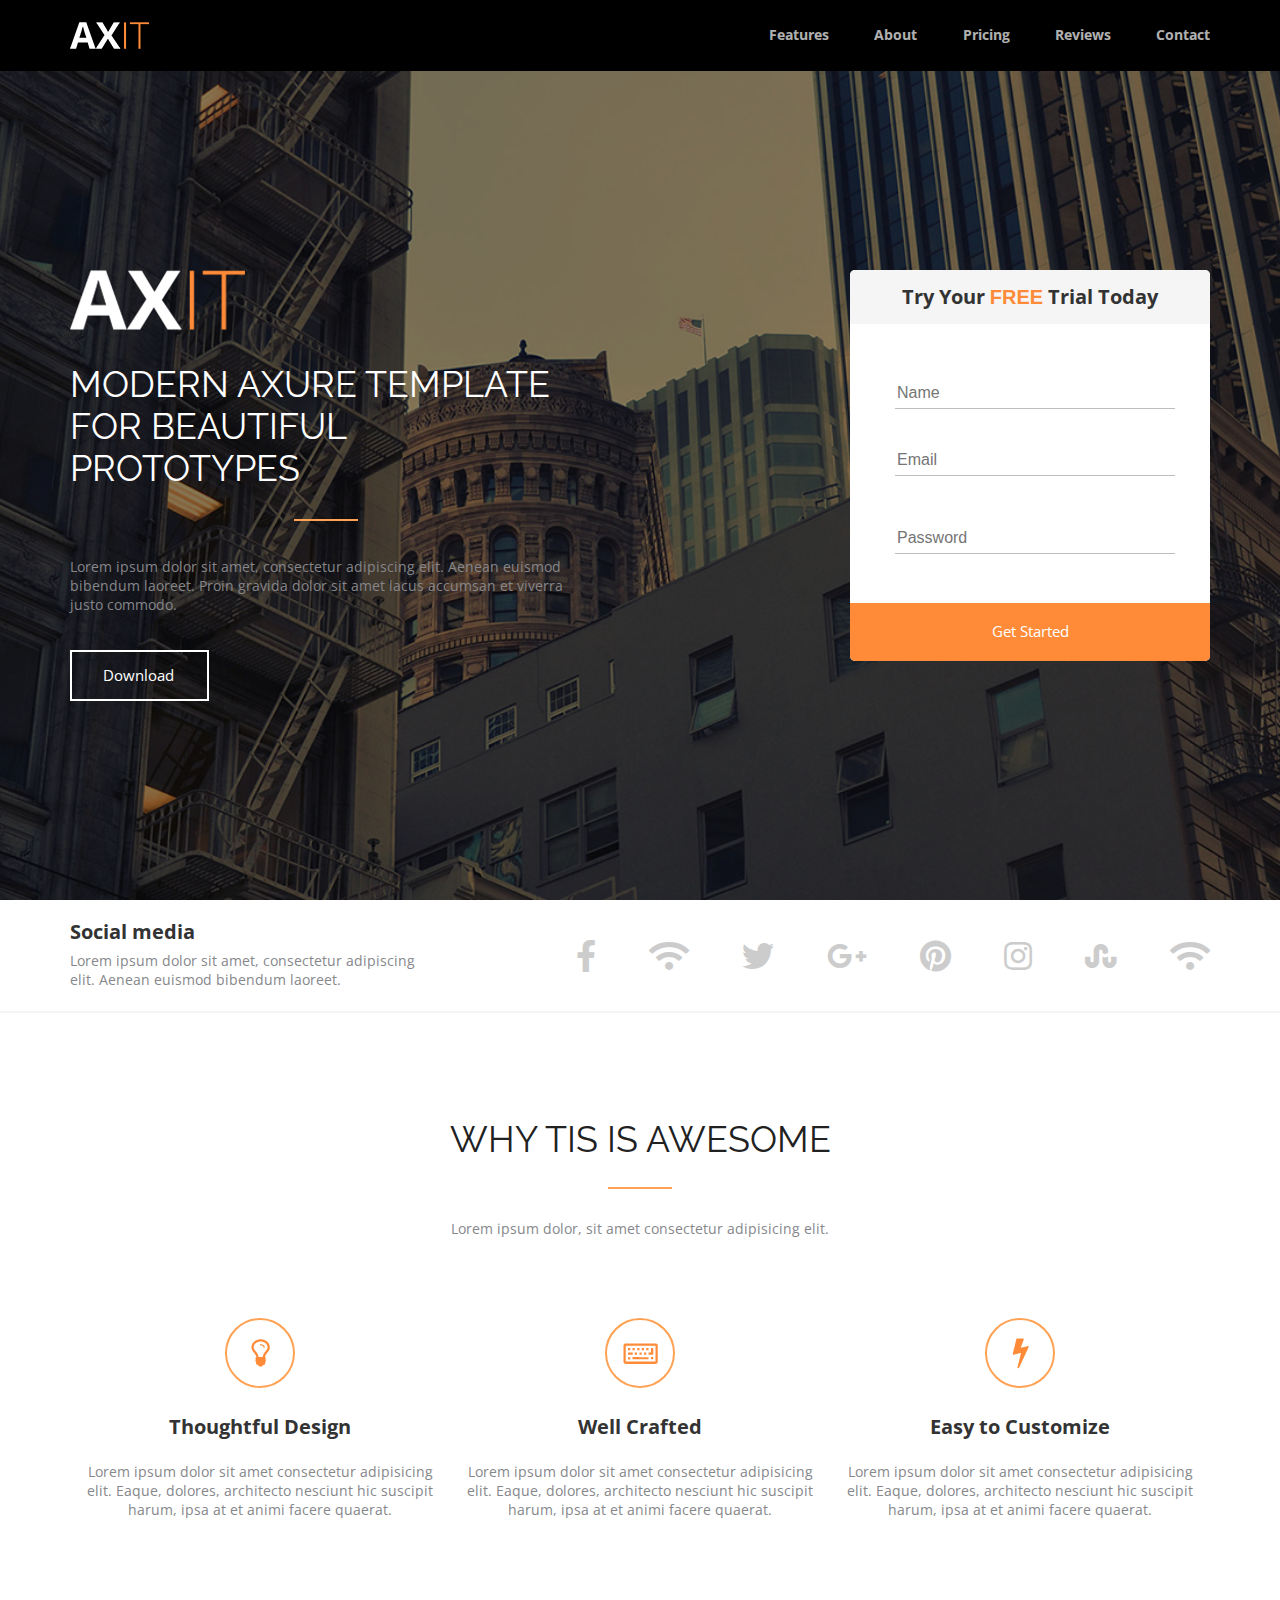
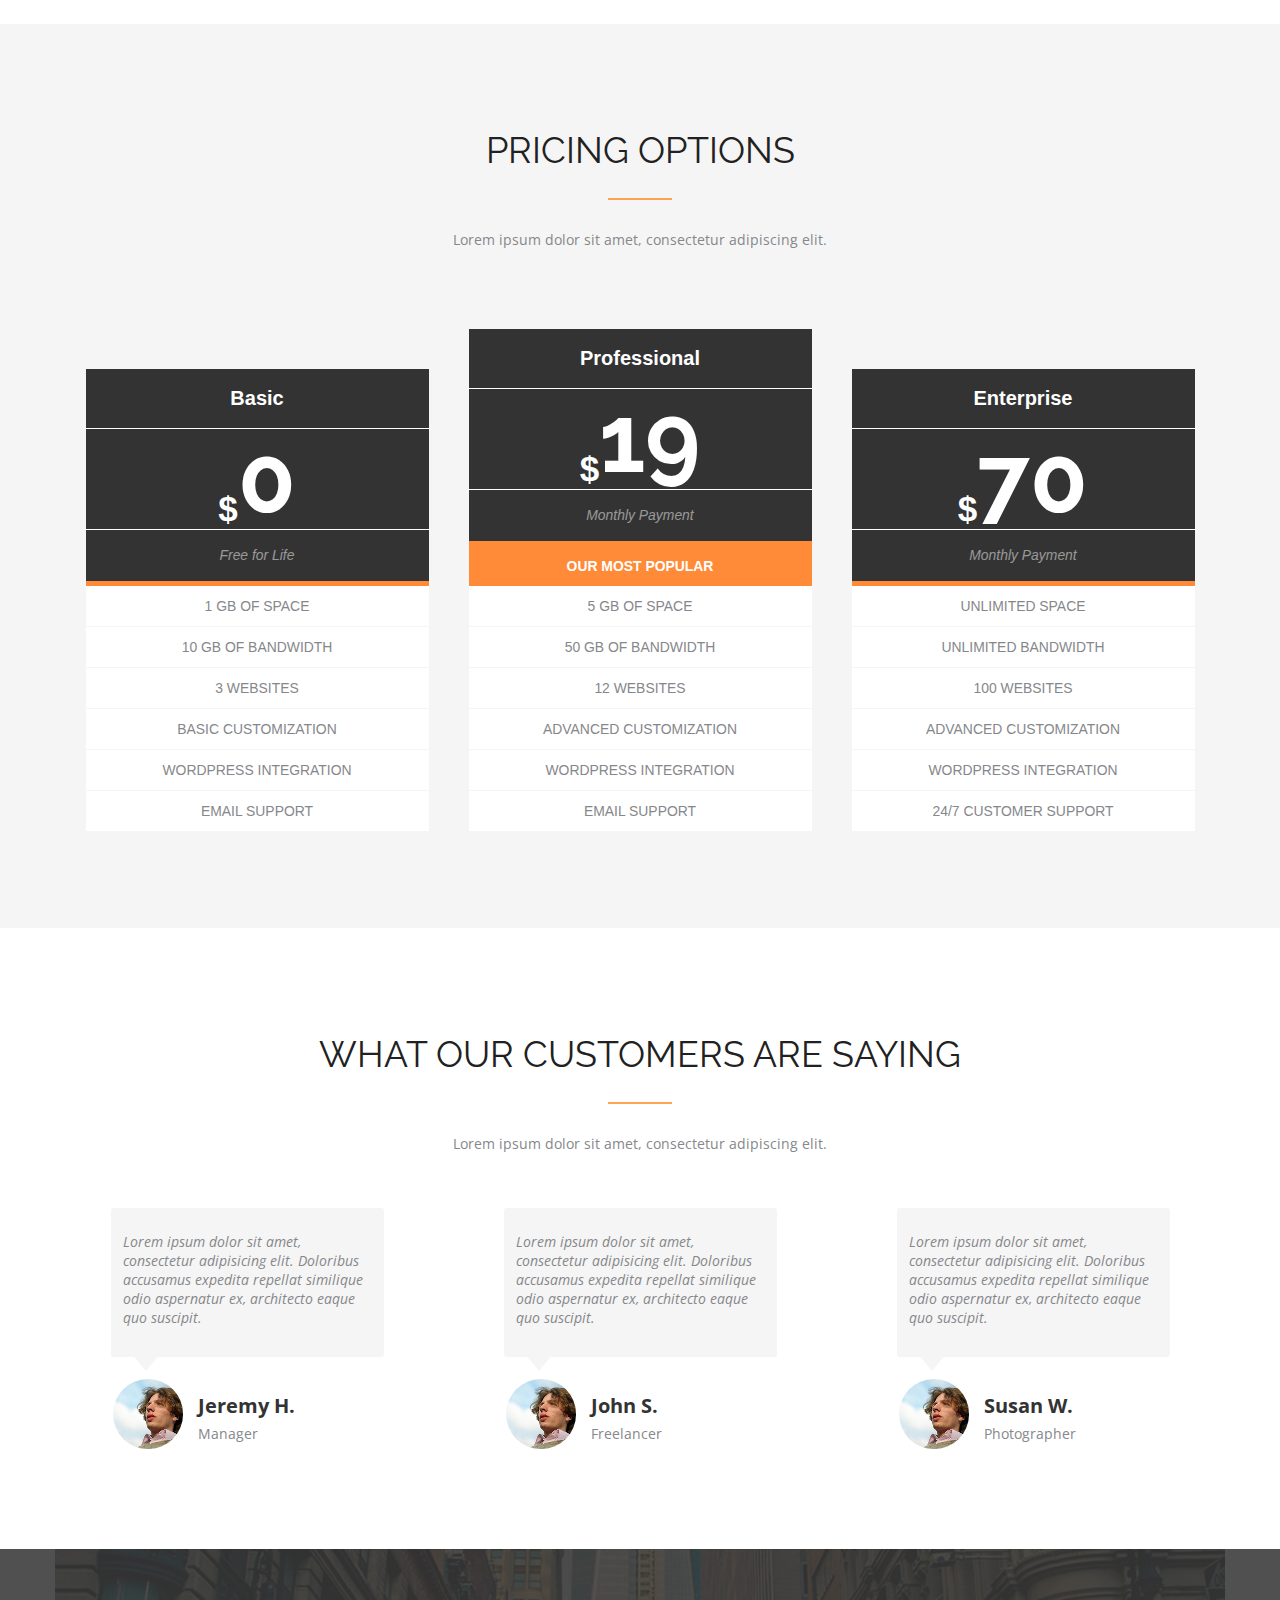
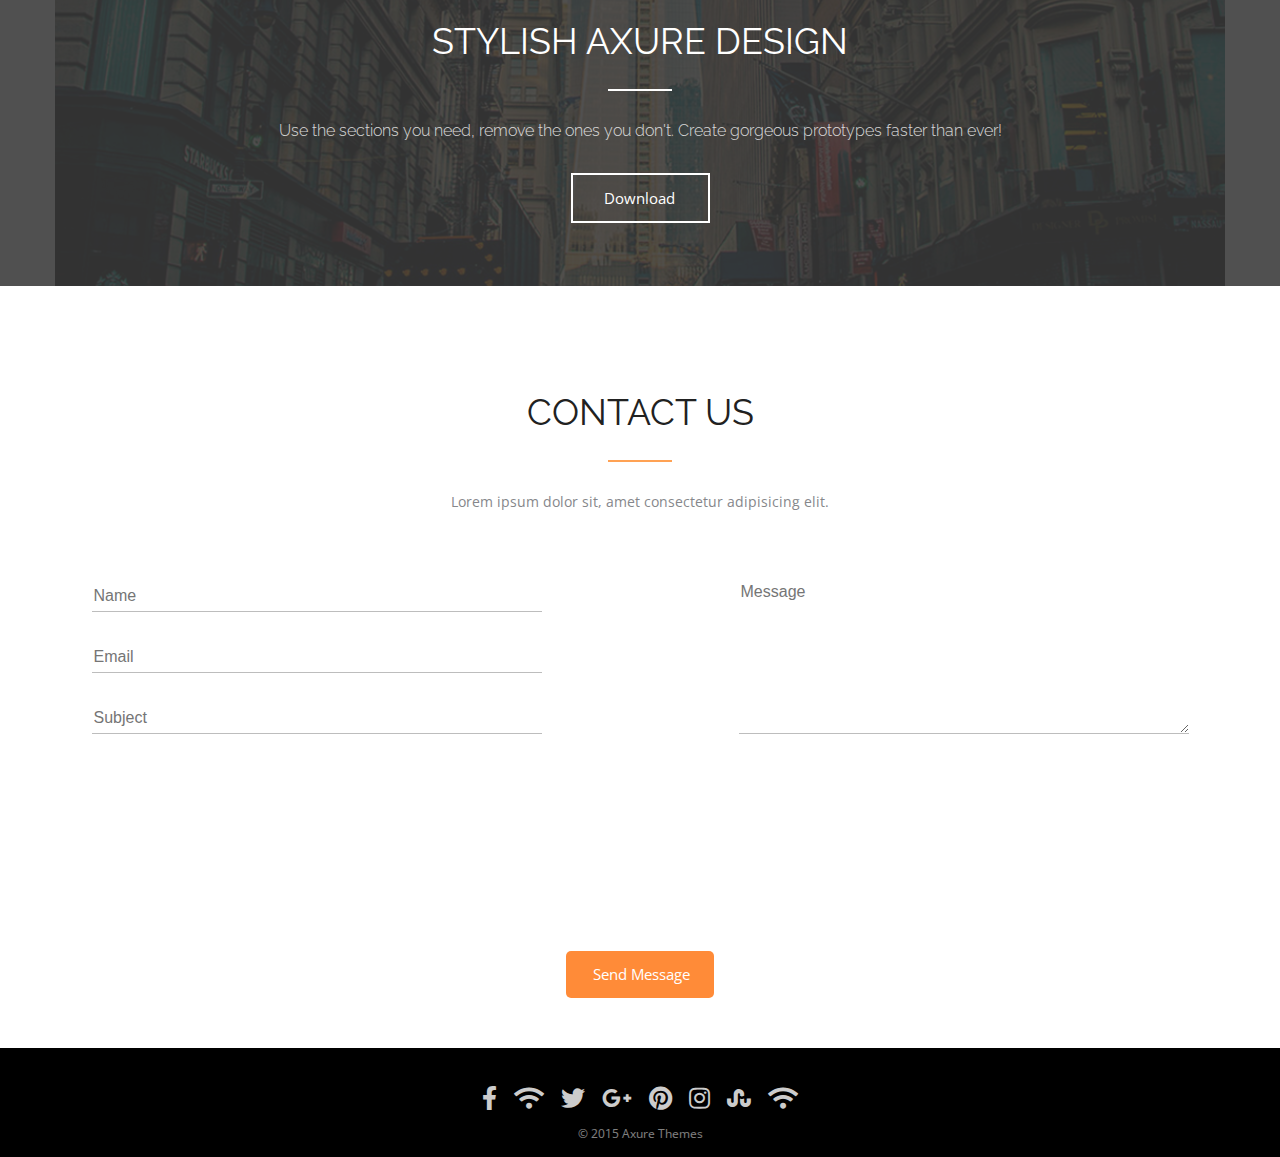
==== commit 17089654: "homework_7" ====
--- a/Homework/index.html
+++ b/Homework/index.html
@@ -35,7 +35,7 @@
         <div class="axit-fullscreen_logo"><img src="images/Logo1.png" alt="axit logotype"></div>
         <h1 class="axit-main-title">Modern axure template
           for beautiful prototypes</h1>
-        <p class="axit-main-description">Lorem ipsum dolor sit amet, consectetur adipiscing elit. Aenean
+        <p class="axit-main-text">Lorem ipsum dolor sit amet, consectetur adipiscing elit. Aenean
           euismod bibendum laoreet. Proin gravida dolor sit amet lacus
           accumsan et viverra justo commodo.</p>
         <button class="axit-main-button">Download</button>
--- a/Homework/stylesheets/style.css
+++ b/Homework/stylesheets/style.css
@@ -1,5 +1,9 @@
 * {
   box-sizing: border-box;
+}
+
+html {
+  font-size: 16px;
 }
 .awesome
   .pricing
@@ -23,7 +27,7 @@
 h1 {
   color: #ffffff;
   font-family: Raleway;
-  font-size: 36px;
+  font-size: 2.25rem;
   font-weight: 400;
   font-style: normal;
   letter-spacing: normal;
@@ -35,7 +39,7 @@
 h2 {
   font-family: "Raleway", sans-serif;
   text-align: center;
-  font-size: 36px;
+  font-size: 2.25rem;
   font-weight: 400;
   padding-top: 108px;
   color: #212121;
@@ -44,7 +48,7 @@
 
 h3 {
   font-family: "Open Sans";
-  font-size: 20px;
+  font-size: 1.25rem;
   font-weight: 700;
   text-align: center;
   color: #333333;
@@ -68,7 +72,7 @@
 p {
   color: #86878b;
   font-family: "Open Sans", sans-serif;
-  font-size: 14px;
+  font-size: 0.87rem;
   font-weight: 400;
   text-align: center;
   letter-spacing: normal;
@@ -99,7 +103,7 @@
   opacity: 0.69;
   color: #ffffff;
   font-family: "Open Sans";
-  font-size: 14px;
+  font-size: 0.87rem;
   font-weight: 700;
   font-style: normal;
   letter-spacing: normal;
@@ -147,6 +151,7 @@
 }
 .axit-fullscreen_main {
   width: 512px;
+  position: relative;
   /* padding: 30px; */
 }
 
@@ -161,17 +166,23 @@
   margin-bottom: 36px;
 }
 
-.axit-main-title::after {
+/* .axit-main-title::after {
   content: "";
+  display: block;
+  background-color: #ffffff;
   position: absolute;
-  background-color: #ffffff;
+  top: 206px;
+  left: 2px;
+} */
+.axit-main-text {
   text-align: left;
+  margin-bottom: 36px;
 }
 .axit-main-description {
   opacity: 0.8;
   color: #ffffff;
   font-family: Raleway;
-  font-size: 16px;
+  font-size: 1rem;
   font-weight: 300;
   font-style: normal;
   letter-spacing: normal;
@@ -186,7 +197,7 @@
   background: transparent;
   color: #ffffff;
   font-family: "Open Sans";
-  font-size: 15px;
+  font-size: 0.937rem;
   font-weight: 400;
   padding: 15px 33px 14px 31px;
   border: 2px solid #ffffff;
@@ -231,7 +242,7 @@
 input::-webkit-input-placeholder {
   color: #bdbdbd;
   font-family: "OpenSans";
-  font-size: 14px;
+  font-size: 0.87rem;
   text-align: left;
 }
 .registration-form_name {
@@ -255,7 +266,7 @@
   background: #ff8b38;
   color: #ffffff;
   font-family: "Open Sans";
-  font-size: 15px;
+  font-size: 0.937rem;
   font-weight: 400;
   font-style: normal;
   text-transform: capitalize;
@@ -356,7 +367,7 @@
 .price-title {
   color: #ffffff;
   font-family: "Open Sans";
-  font-size: 20px;
+  font-size: 1.25rem;
   font-weight: 700;
   text-align: center;
   line-height: 59px;
@@ -369,13 +380,13 @@
 .pricing__card_price {
   color: #ffffff;
   font-family: "Raleway";
-  font-size: 94px;
+  font-size: 5.87rem;
   font-weight: 700;
   line-height: 100px;
 }
 
 .dollar {
-  font-size: 35px;
+  font-size: 2.187rem;
   vertical-align: bottom;
   font-style: normal;
   letter-spacing: normal;
@@ -384,7 +395,7 @@
 .price-description {
   color: rgba(255, 255, 255, 0.5);
   font-family: "Open Sans";
-  font-size: 14px;
+  font-size: 0.87rem;
   font-weight: 400;
   font-style: italic;
   text-align: center;
@@ -397,7 +408,7 @@
   background-color: #ffffff;
   color: #86878b;
   font-family: "Open Sans";
-  font-size: 14px;
+  font-size: 0.87rem;
   font-weight: 400;
   text-transform: uppercase;
   text-align: center;
@@ -417,7 +428,7 @@
   background-color: #ff8b38;
   color: #ffffff;
   font-family: "Open Sans";
-  font-size: 14px;
+  font-size: 0.87rem;
   font-weight: 700;
   text-transform: uppercase;
   text-align: center;
@@ -538,7 +549,7 @@
   background: transparent;
   color: #ffffff;
   font-family: "Open Sans";
-  font-size: 15px;
+  font-size: 0.937rem;
   font-weight: 400;
   padding: 15px 33px 14px 31px;
   border: 2px solid #ffffff;
@@ -567,7 +578,7 @@
   background: #ff8b38;
   color: #ffffff;
   font-family: "Open Sans";
-  font-size: 15px;
+  font-size: 0.937rem;
   font-weight: 400;
   font-style: normal;
   text-transform: capitalize;
@@ -600,11 +611,11 @@
 .contact-form_email,
 .contact-form_subject,
 .contact-form_message {
-  width: 527px;
+  width: 450px;
   margin-bottom: 30px;
 }
 .contact-message {
-  height: 153px;
+  height: 300px;
   margin-right: 10px;
   margin-left: 10px;
 }
@@ -636,7 +647,7 @@
   padding-bottom: 15px;
   opacity: 0.5;
   font-family: "Open Sans";
-  font-size: 12px;
+  font-size: 0.75rem;
   font-weight: 400;
   color: #ffffff;
   text-align: center;
@@ -658,9 +669,338 @@
 i {
   font-family: "Font Awesome 5 Free";
   font-weight: 900;
-  font-size: 24px;
+  font-size: 1.5rem;
   color: #cccccc;
 }
 i:hover {
   color: #ff8b38;
 }
+
+/* X-Large devices (large desktops, less than 1400px) */
+@media (max-width: 1399.98px) {
+  .conteiner {
+    max-width: 1170px;
+  }
+}
+
+/* Large devices (desktops, less than 1200px) */
+@media (max-width: 1199.98px) {
+  .conteiner {
+    max-width: 1170px;
+  }
+}
+
+/* Medium devices (tablets, less than 992px) */
+@media (max-width: 991.98px) {
+  .conteiner {
+    max-width: 100%;
+  }
+  html {
+    font-size: 15px;
+  }
+
+  .conteiner-full {
+    display: block;
+  }
+  .awesome__title::after,
+  .pricing__title::after,
+  .axure-design__title::after,
+  .feedback__title::after,
+  .contact__title::after,
+  .axit-main-title::after {
+    margin: 25px auto 25px;
+  }
+
+  axit-main-title,
+  .axit-main-text {
+    text-align: center;
+  }
+
+  .axit-main-button {
+    margin: 44px auto 44px;
+  }
+
+  .axit-main-text {
+    color: #ffffff;
+    font-weight: 700;
+  }
+
+  .feedback-card_item {
+    margin-bottom: 100px;
+  }
+
+  .social-media__text {
+    margin: 0 auto;
+  }
+
+  .social-media__title,
+  .social-media__description {
+    text-align: center;
+  }
+}
+
+/* Small devices (landscape phones, less than 768px) */
+@media (max-width: 767.98px) {
+  .conteiner {
+    max-width: 100%;
+  }
+  html {
+    font-size: 14px;
+  }
+
+  .conteiner-full {
+    display: block;
+  }
+  .awesome__title::after,
+  .pricing__title::after,
+  .axure-design__title::after,
+  .feedback__title::after,
+  .contact__title::after,
+  .axit-main-title::after {
+    margin: 20px auto 20px;
+  }
+  .contact-form_name,
+  .contact-form_email,
+  .contact-form_subject,
+  .contact-form_message {
+    width: 350px;
+    margin-bottom: 30px;
+  }
+
+  .axit-main-title,
+  .axit-main-text {
+    text-align: center;
+  }
+
+  .axit-main-button {
+    margin: 44px auto 44px;
+  }
+
+  .axit-main-text {
+    color: #ffffff;
+    font-weight: 700;
+  }
+
+  .feedback-card_item {
+    margin-bottom: 90px;
+  }
+
+  .social-media_panel {
+    width: 540px;
+  }
+
+  .social-media__title,
+  .social-media__description {
+    text-align: center;
+  }
+}
+
+/* X-Small devices (portrait phones, less than 576px) */
+@media (max-width: 575.98px) {
+  .conteiner {
+    max-width: 100%;
+    margin: 0 auto;
+    padding: 0 10px;
+  }
+
+  html {
+    font-size: 19px;
+  }
+  .navigation_panel {
+    width: 400px;
+  }
+  .axit_logo {
+    margin: 15px 0;
+  }
+
+  .conteiner-full {
+    display: block;
+  }
+  .axit-fullscreen_main {
+    max-width: 512px;
+    width: 100%;
+  }
+  .social-media__text .axit-fullscreen_logo,
+  .axit-fullscreen_main,
+  .registration-form,
+  .social-media_nav {
+    margin: 0 auto;
+  }
+  .axit-main-button {
+    margin: 44px auto 44px;
+  }
+  .axit-main-title,
+  .axit-main-text {
+    text-align: center;
+  }
+  .axit-main-title {
+    font-size: 1rem;
+  }
+  .axit-main-text {
+    color: #ffffff;
+  }
+  .axit-main-title::after {
+    display: none;
+  }
+
+  .axit-main-description {
+    margin-top: 44px;
+  }
+
+  .axit-fullscreen_registration {
+    margin: 0 auto;
+    margin-top: 44px;
+  }
+  .social-media_panel {
+    max-width: 320px;
+  }
+
+  .social-media__text {
+    margin: 12px auto 12px;
+  }
+
+  .social-media__title,
+  .social-media__description {
+    text-align: center;
+  }
+  .awesome__cards {
+    display: block;
+  }
+
+  .awesome-card__item {
+    margin: 50px auto 80px;
+  }
+  .pricing__content {
+    display: block;
+  }
+  .basic,
+  .Professional,
+  .Enterprise {
+    width: 300px;
+    margin: 0 auto;
+  }
+  .feedback-cards {
+    display: block;
+  }
+  .feedback-card_item {
+    width: 300px;
+    margin: 0 auto;
+    margin-bottom: 90px;
+  }
+  .comment {
+    width: 300px;
+  }
+
+  .comment_text {
+    font-size: 1.25rem;
+  }
+
+  .comment_text::after {
+    top: 242px;
+  }
+  .contact-form_button {
+    margin: 30px auto 30px;
+  }
+  .contact-message {
+    height: 200px;
+  }
+  .axure-design_conteiner {
+    padding-bottom: 30px;
+  }
+  .awesome__title::after,
+  .pricing__title::after,
+  .axure-design__title::after,
+  .feedback__title::after,
+  .contact__title::after,
+  .axit-main-title::after {
+    margin: 15px auto 15px;
+  }
+
+  .registration-form_group {
+    width: 300px;
+    padding: 29px 25px 49px 25px;
+  }
+  .registration-form,
+  .registration-form-button {
+    max-width: 300px;
+  }
+  .registration-form_name,
+  .registration-form_email,
+  .registration-form_password {
+    width: 250px;
+  }
+  .contact-form_name,
+  .contact-form_email,
+  .contact-form_subject,
+  .contact-form_message {
+    width: 300px;
+    margin-bottom: 20px;
+  }
+  .social-media {
+    font-size: 1rem;
+  }
+
+  .price-title,
+  .price,
+  .price-description,
+  .price-benefit,
+  .price-popular {
+    width: 300px;
+  }
+
+  .axit-header {
+    display: none;
+  }
+}
+
+@media (max-width: 524.98px) {
+  .navigation_panel {
+    display: none;
+  }
+}
+@media (max-width: 699.98px) and (min-width: 599.98px) {
+  .contact-form_name,
+  .contact-form_email,
+  .contact-form_subject,
+  .contact-form_message {
+    width: 250px;
+    margin-bottom: 30px;
+  }
+}
+
+@media (max-width: 799.98px) and (min-width: 699.98px) {
+  .contact-form_name,
+  .contact-form_email,
+  .contact-form_subject,
+  .contact-form_message {
+    width: 300px;
+  }
+}
+@media (max-width: 899.98px) and (min-width: 799.98px) {
+  .contact-form_name,
+  .contact-form_email,
+  .contact-form_subject,
+  .contact-form_message {
+    width: 350px;
+  }
+}
+@media (max-width: 999.98px) and (min-width: 899.98px) {
+  .contact-form_name,
+  .contact-form_email,
+  .contact-form_subject,
+  .contact-form_message {
+    width: 400px;
+  }
+}
+
+@media (max-width: 946.98px) {
+  .conteiner-full {
+    display: block;
+  }
+  .axit-fullscreen_logo,
+  .axit-fullscreen_main,
+  .registration-form,
+  .social-media_nav {
+    margin: 0 auto;
+  }
+}
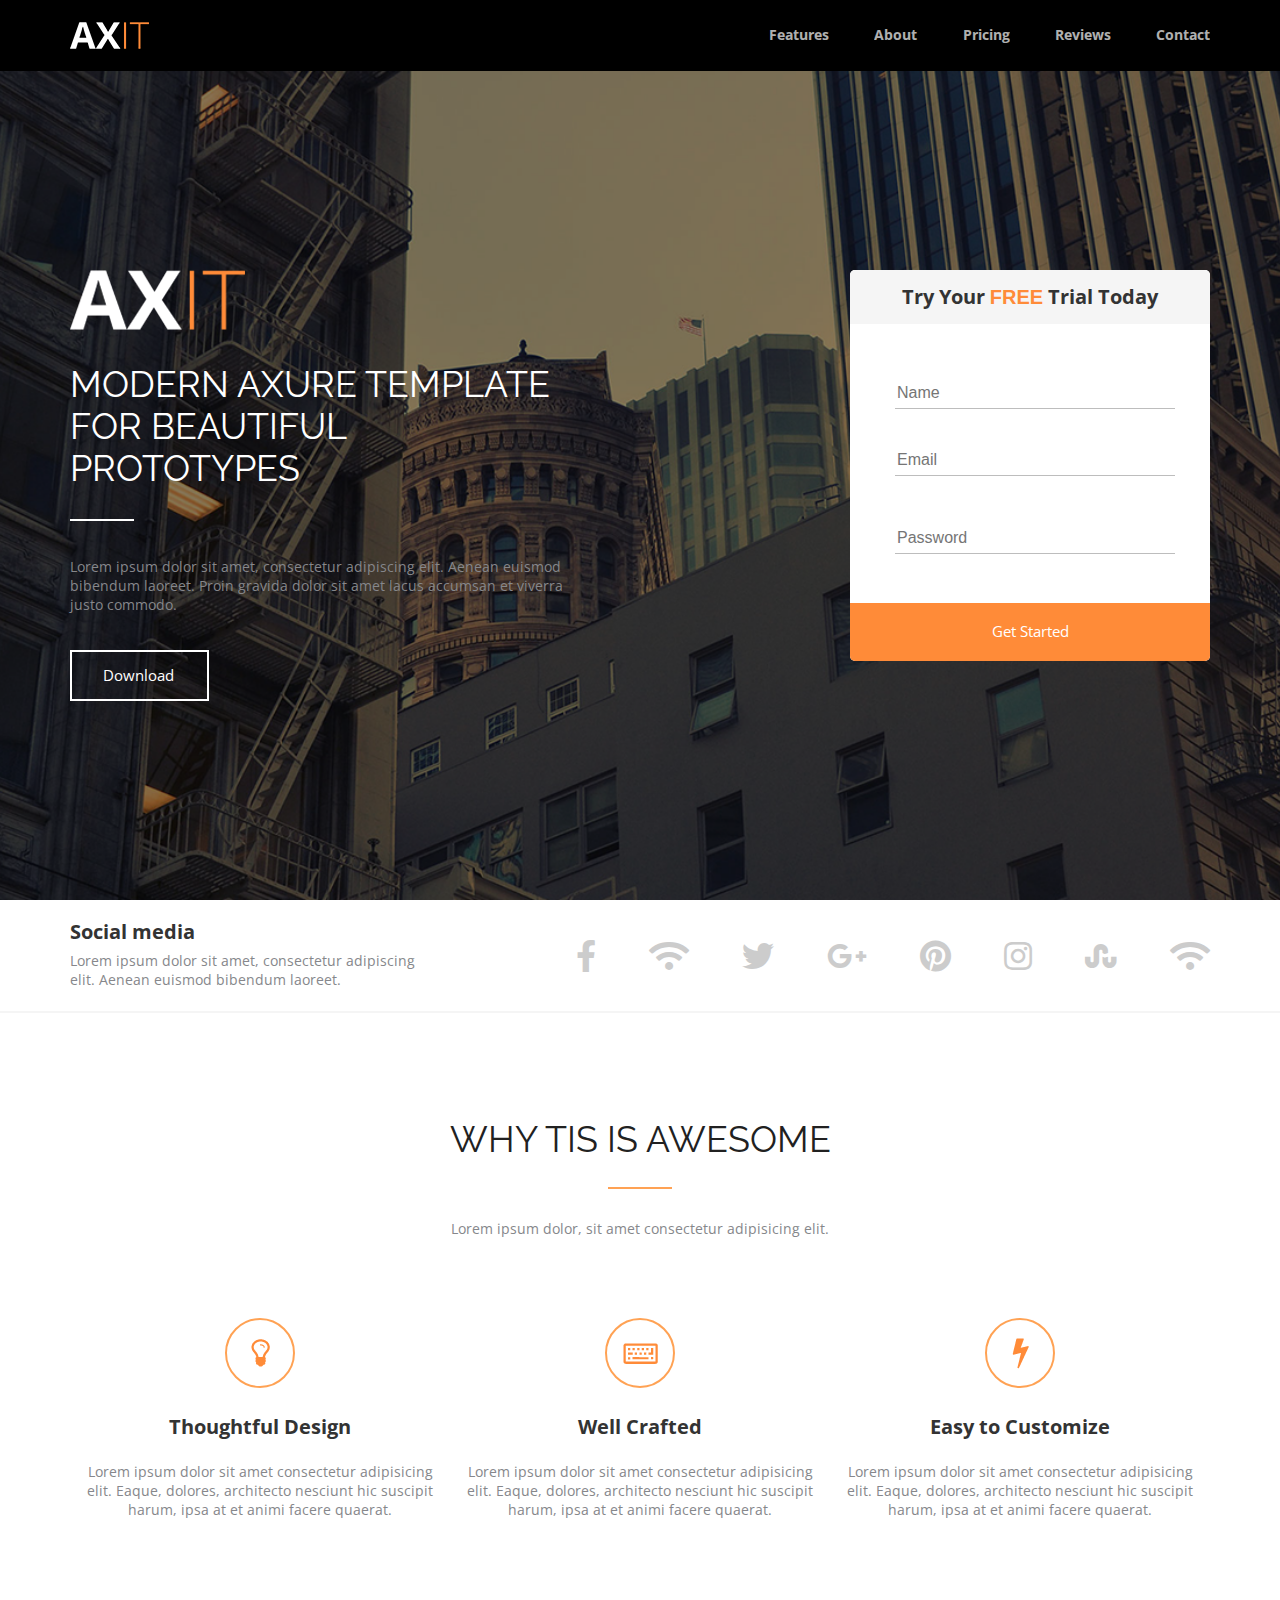
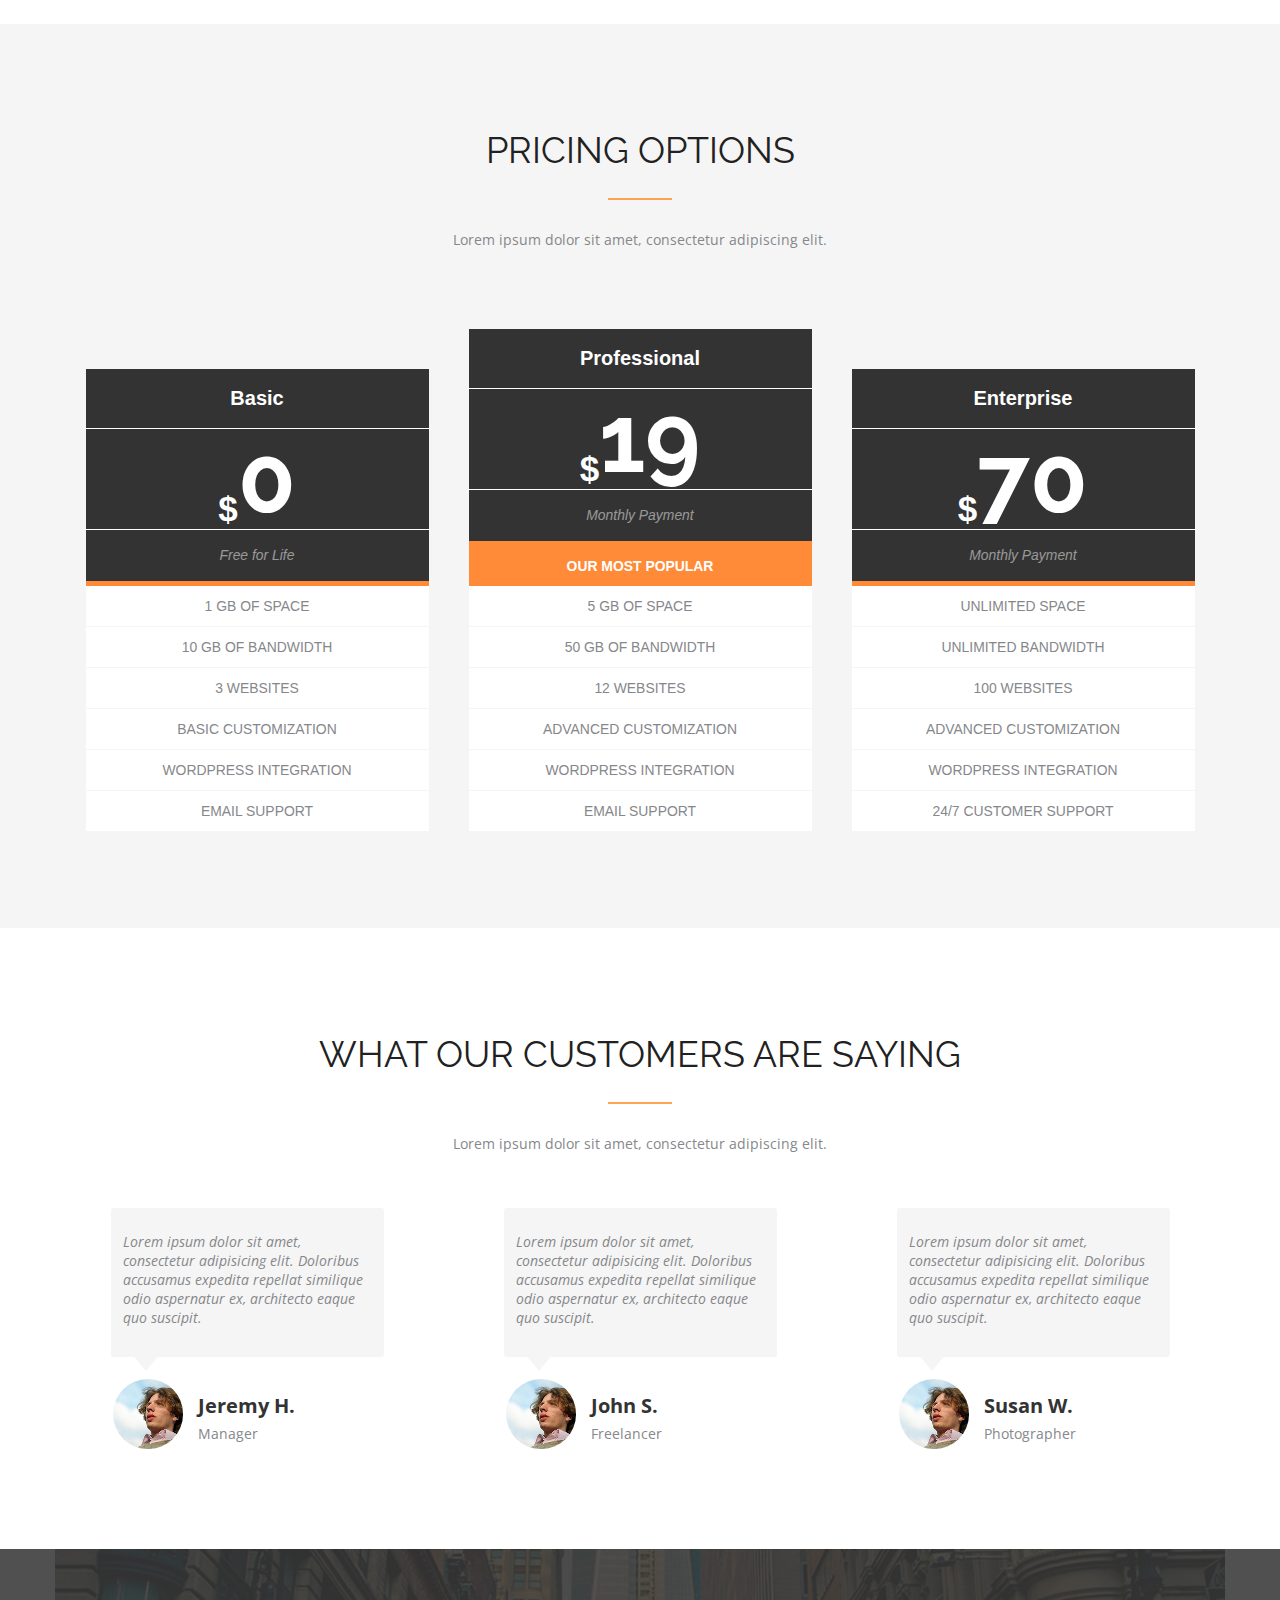
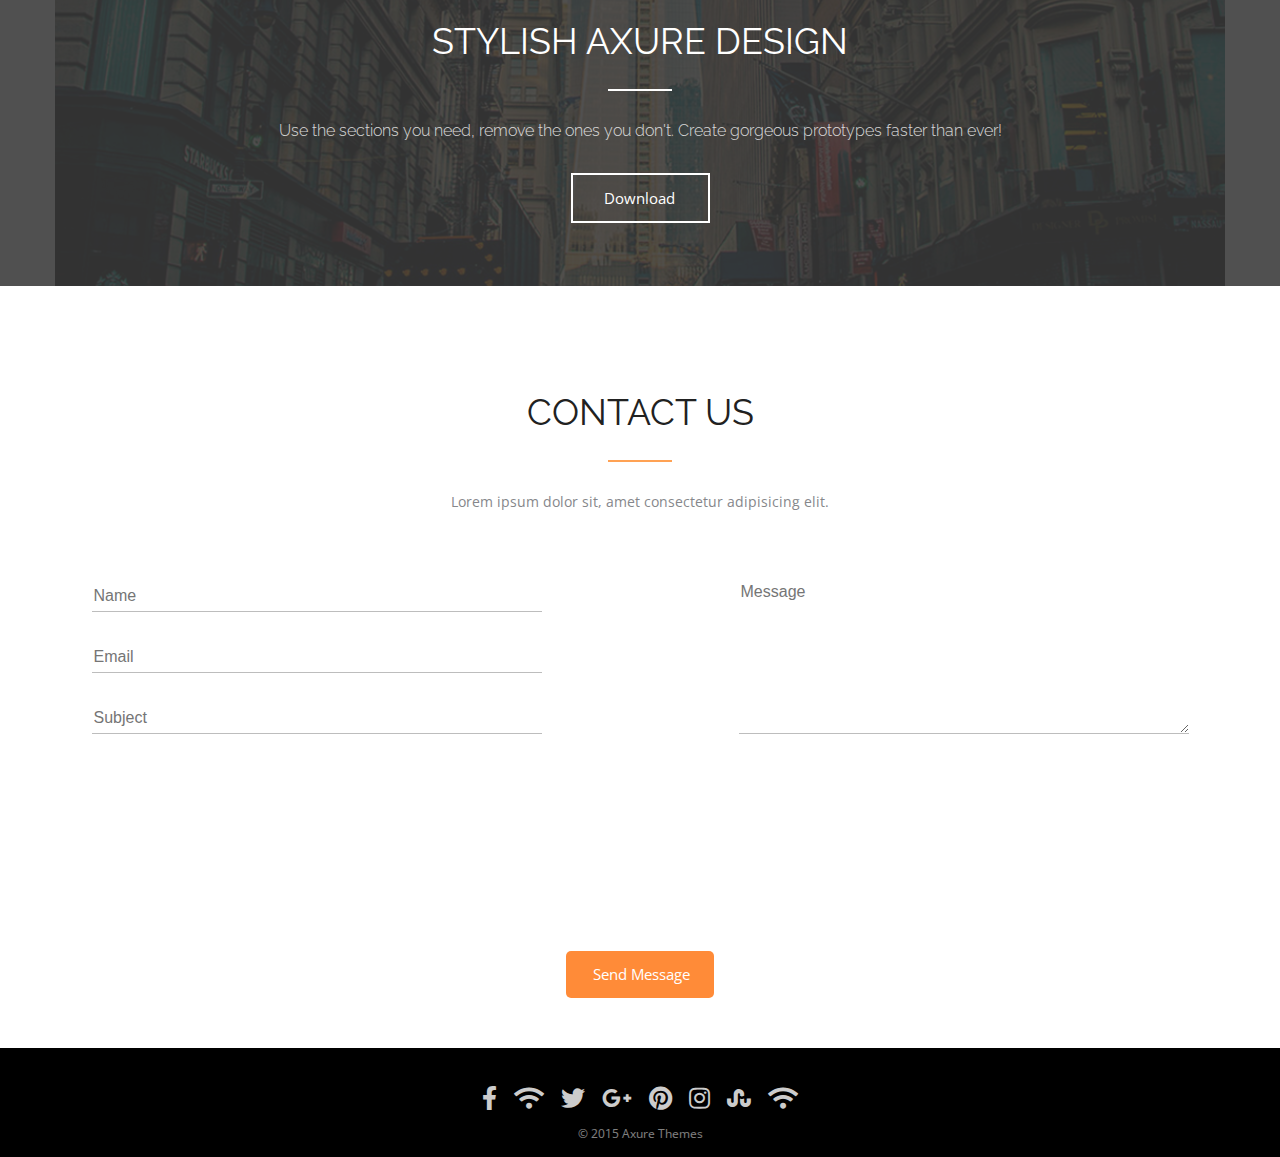
==== commit fe4dd48a: "fixed" ====
--- a/Homework/index.html
+++ b/Homework/index.html
@@ -224,7 +224,6 @@
                
               </div>
             </div>
-            
             <div class="feedback-card_item">
               <div class="comment">
                 <p class="comment_text">Lorem ipsum dolor sit amet, 
--- a/Homework/stylesheets/style.css
+++ b/Homework/stylesheets/style.css
@@ -151,8 +151,6 @@
 }
 .axit-fullscreen_main {
   width: 512px;
-  position: relative;
-  /* padding: 30px; */
 }
 
 .axit-fullscreen_logo {
@@ -166,14 +164,12 @@
   margin-bottom: 36px;
 }
 
-/* .axit-main-title::after {
+.axit-main-title::after {
   content: "";
   display: block;
   background-color: #ffffff;
-  position: absolute;
-  top: 206px;
-  left: 2px;
-} */
+  margin: 30px auto 30px 0;
+}
 .axit-main-text {
   text-align: left;
   margin-bottom: 36px;
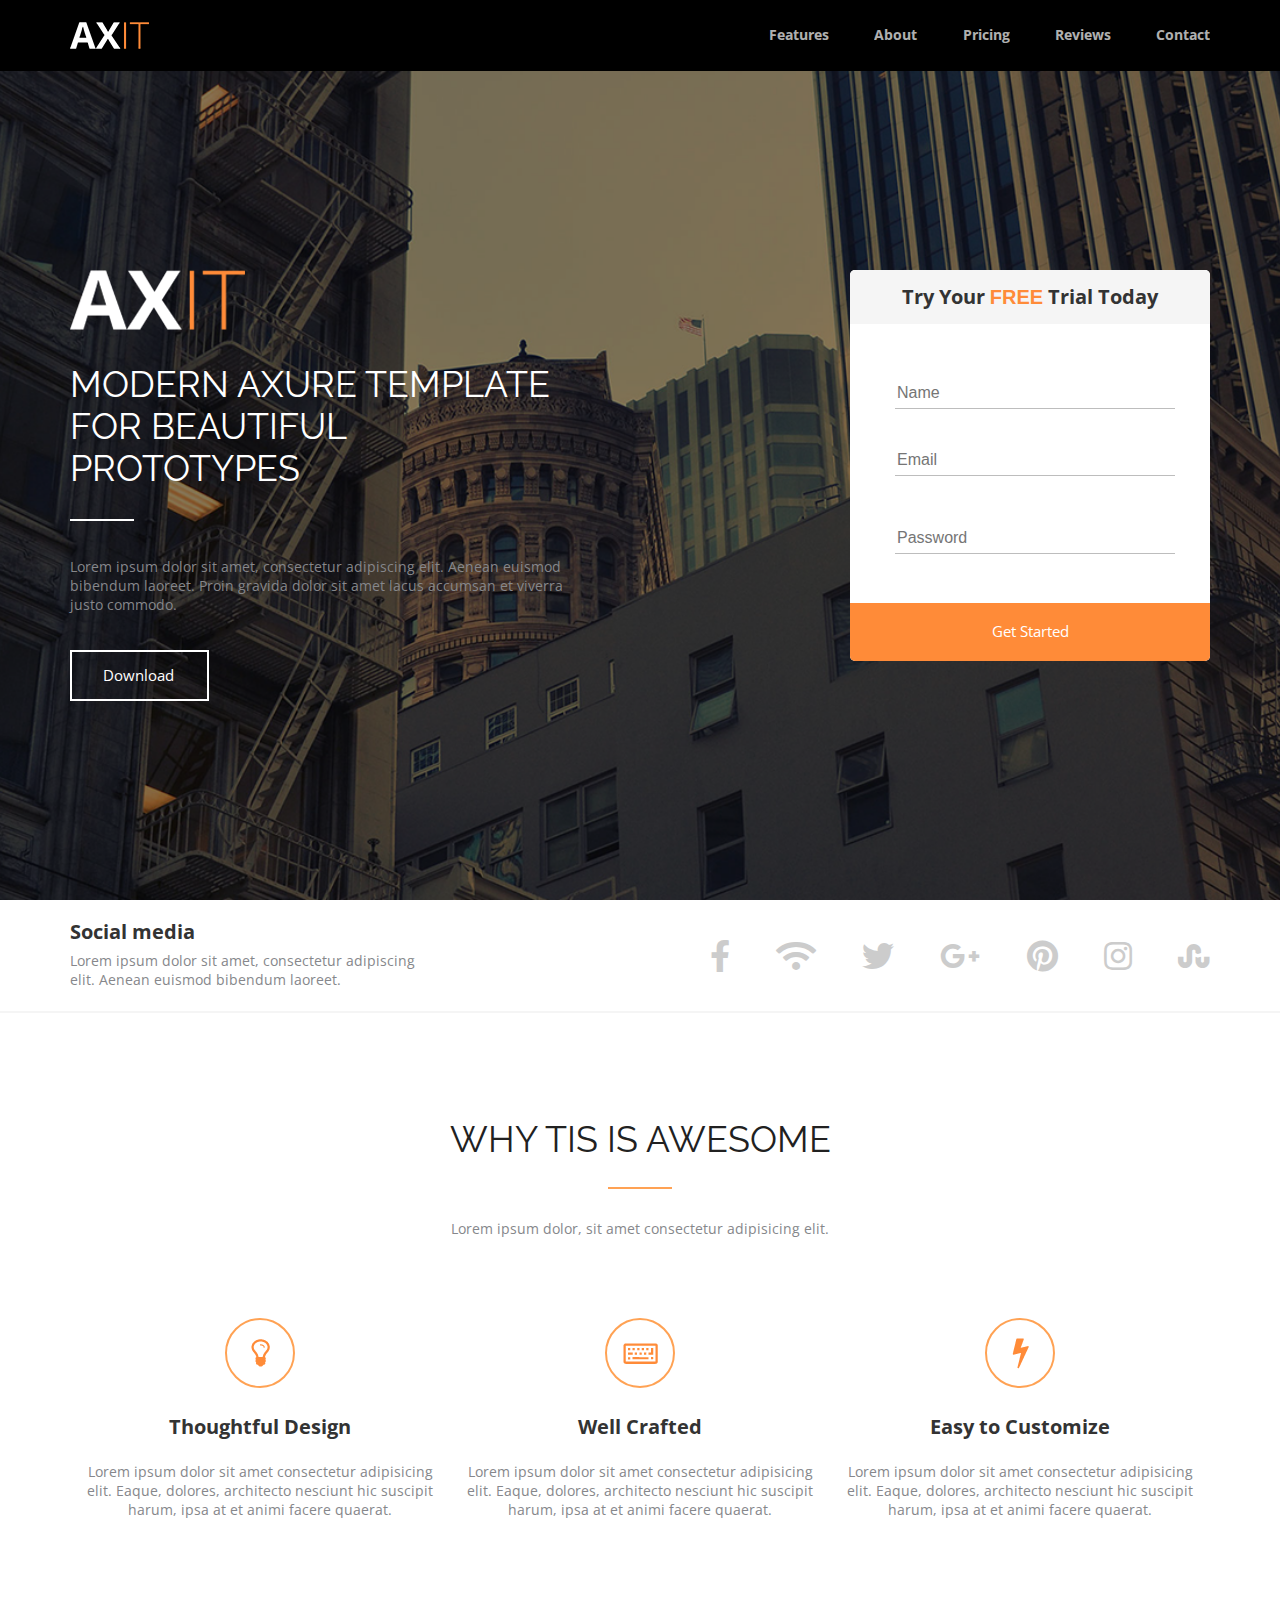
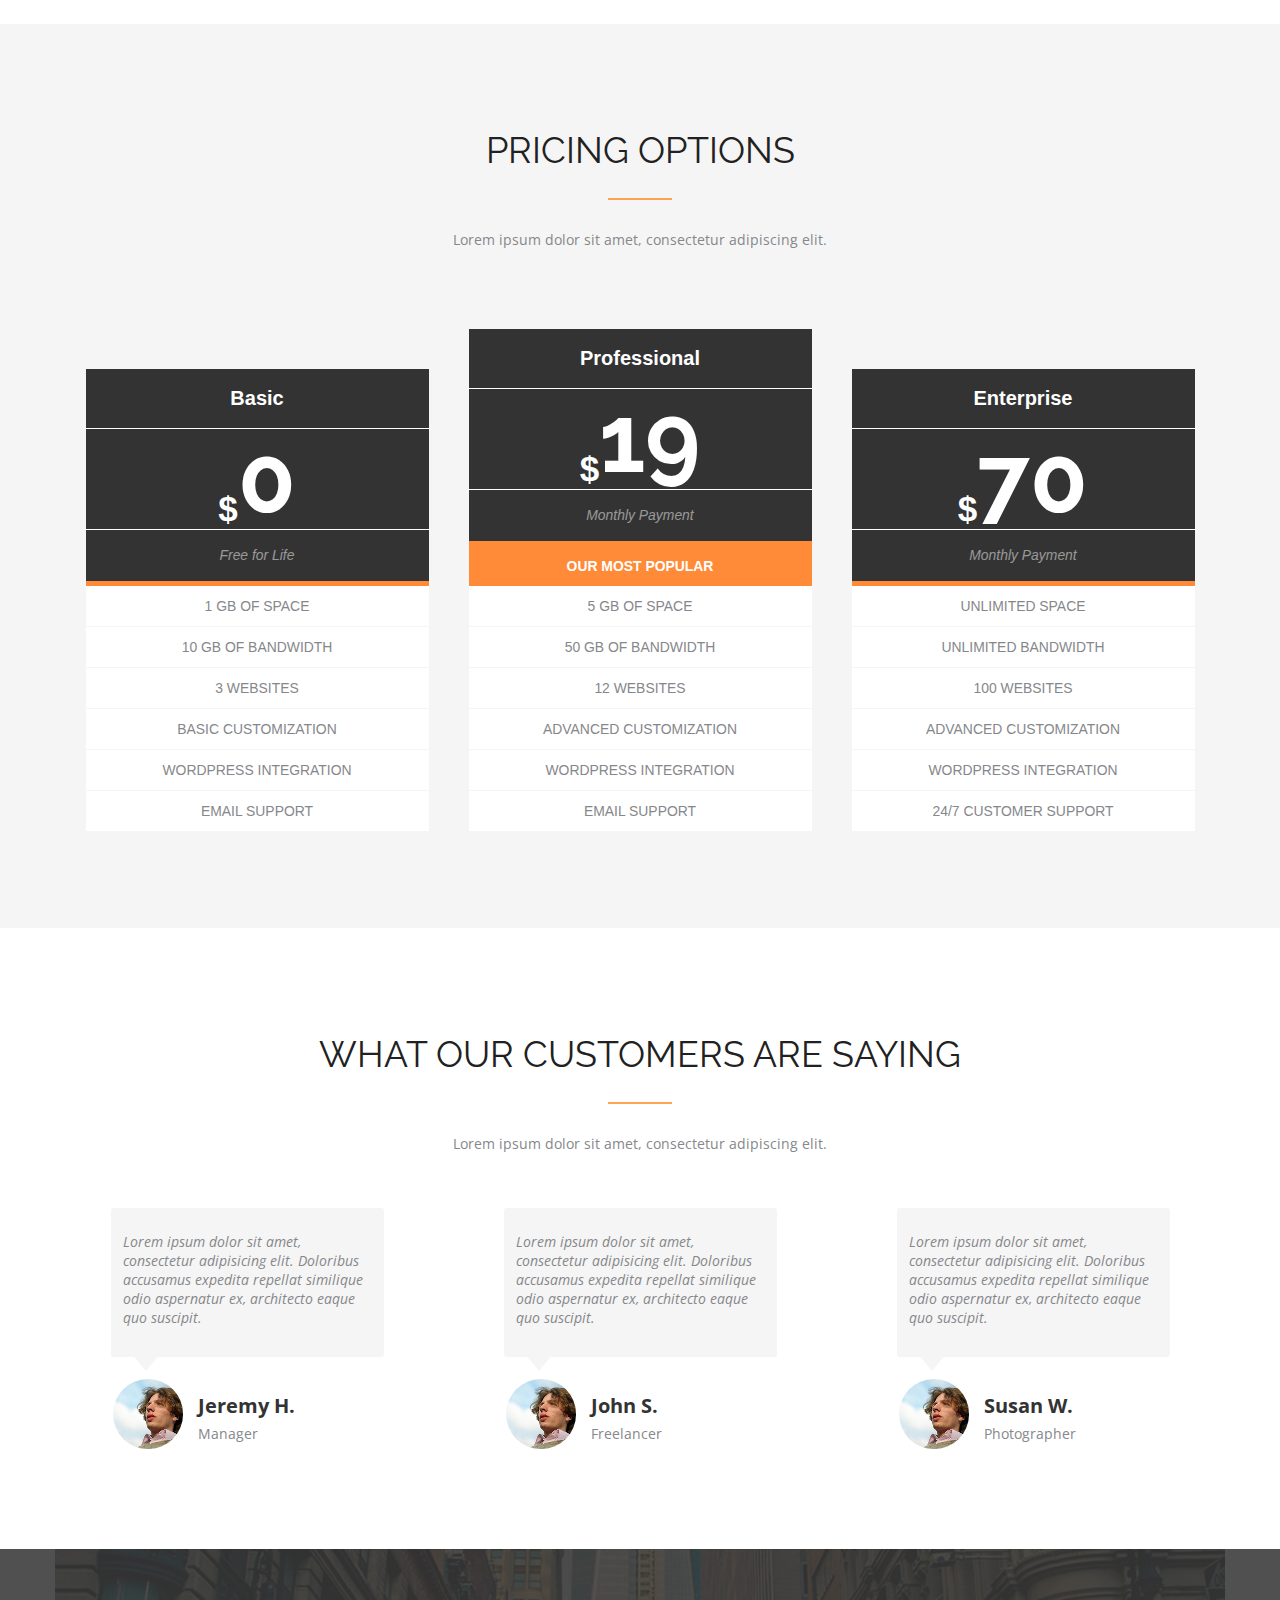
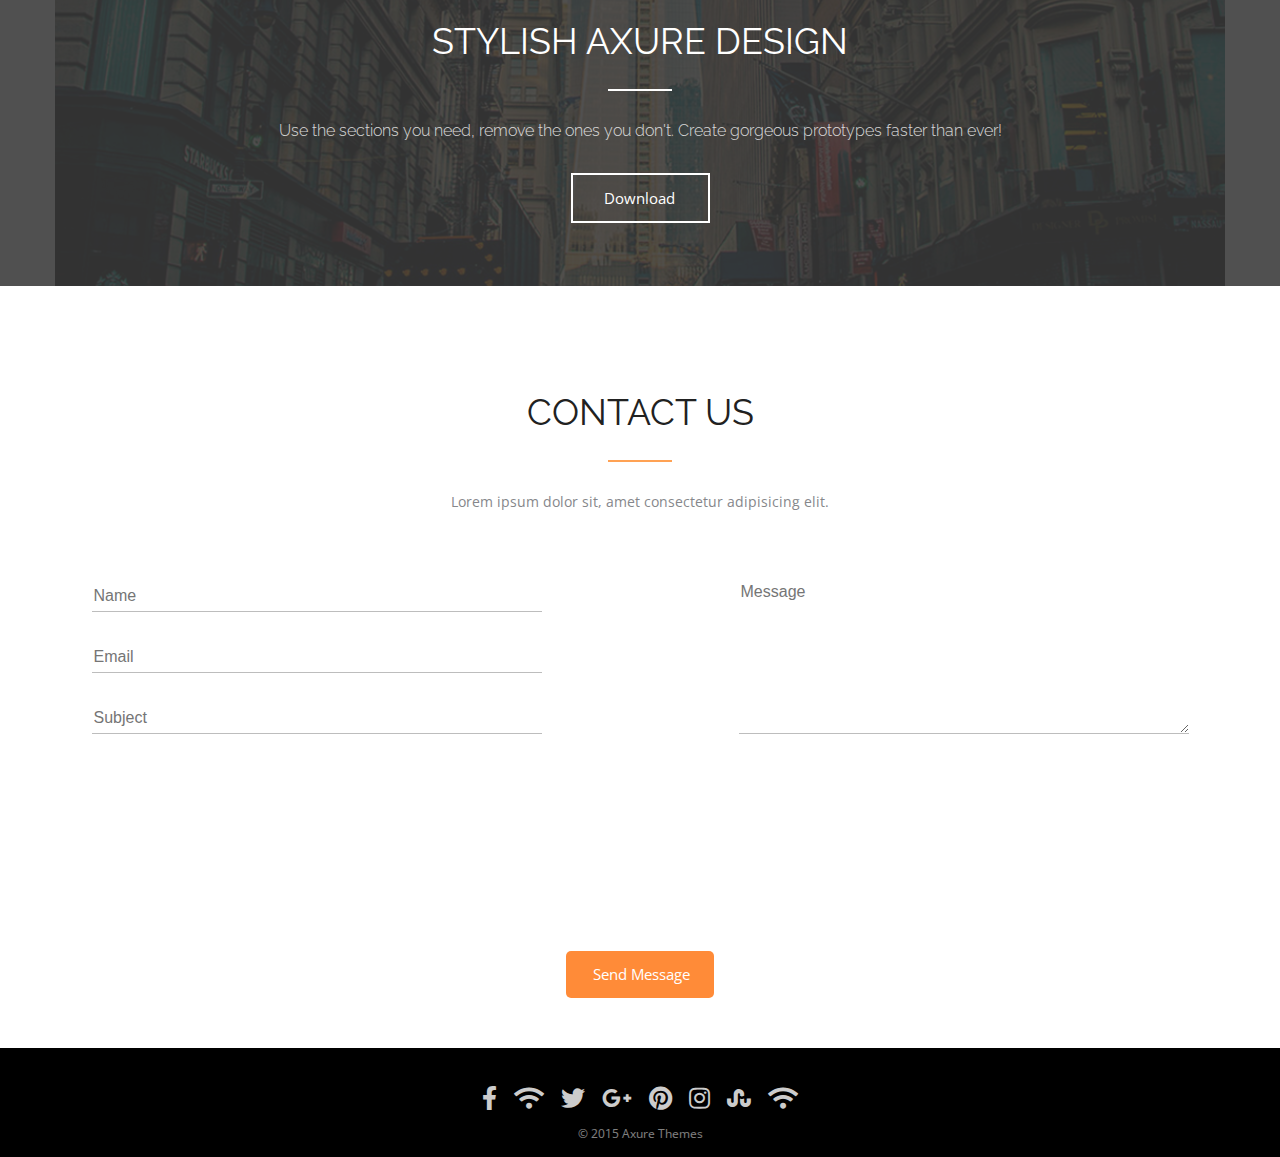
==== commit cf9f8c64: "fixed" ====
--- a/Homework/index.html
+++ b/Homework/index.html
@@ -72,7 +72,7 @@
         <i class="fas fa-wifi fa-2x"></i>
       </a>
     </li> 
-    <li class class=social_media>
+    <li class=social_media>
       <a href="#">
         <i class="fab fa-twitter fa-2x"></i>
       </a>
@@ -95,11 +95,6 @@
     <li class=social_media>
       <a href="#">
         <i class="fab fa-stumbleupon fa-2x"></i>
-      </a>
-    </li>
-    <li class=social_media>
-      <a href="#">
-        <i class="fas fa-wifi fa-2x"></i>
       </a>
     </li>
 </ul>
--- a/Homework/stylesheets/style.css
+++ b/Homework/stylesheets/style.css
@@ -293,7 +293,7 @@
   display: flex;
   flex-direction: row;
   flex-wrap: wrap;
-  width: 634px;
+  min-width: 500px;
   justify-content: space-between;
 }
 .social-media__title {
@@ -706,12 +706,22 @@
   .axit-main-title::after {
     margin: 25px auto 25px;
   }
-
-  axit-main-title,
+  .axit-fullscreen_main {
+    margin: 15px auto 15px;
+  }
+  .axit-main-title,
   .axit-main-text {
     text-align: center;
   }
 
+  .social-media__title,
+  .social-media__description {
+    text-align: center;
+  }
+  .registration-form,
+  .axit-fullscreen_logo {
+    margin: auto;
+  }
   .axit-main-button {
     margin: 44px auto 44px;
   }
@@ -724,7 +734,7 @@
   .feedback-card_item {
     margin-bottom: 100px;
   }
-
+  .social-media_nav,
   .social-media__text {
     margin: 0 auto;
   }
@@ -732,6 +742,12 @@
   .social-media__title,
   .social-media__description {
     text-align: center;
+  }
+
+  .comment_text::after {
+    content: "";
+    position: absolute;
+    top: 123px;
   }
 }
 
@@ -783,11 +799,18 @@
 
   .social-media_panel {
     width: 540px;
+    margin: 0 auto;
   }
 
   .social-media__title,
   .social-media__description {
     text-align: center;
+  }
+
+  .comment_text::after {
+    content: "";
+    position: absolute;
+    top: 118px;
   }
 }
 
@@ -802,9 +825,7 @@
   html {
     font-size: 19px;
   }
-  .navigation_panel {
-    width: 400px;
-  }
+
   .axit_logo {
     margin: 15px 0;
   }
@@ -816,7 +837,8 @@
     max-width: 512px;
     width: 100%;
   }
-  .social-media__text .axit-fullscreen_logo,
+  .social-media__text,
+  .axit-fullscreen_logo,
   .axit-fullscreen_main,
   .registration-form,
   .social-media_nav {
@@ -848,11 +870,18 @@
     margin-top: 44px;
   }
   .social-media_panel {
-    max-width: 320px;
-  }
-
+    display: block;
+    min-width: 300px;
+    width: 300px;
+  }
+  .social-media_nav {
+    min-width: 300px;
+  }
   .social-media__text {
     margin: 12px auto 12px;
+  }
+  .social_media {
+    display: inline;
   }
 
   .social-media__title,
@@ -892,7 +921,9 @@
   }
 
   .comment_text::after {
-    top: 242px;
+    content: "";
+    position: absolute;
+    top: 278px;
   }
   .contact-form_button {
     margin: 30px auto 30px;
@@ -989,14 +1020,8 @@
   }
 }
 
-@media (max-width: 946.98px) {
-  .conteiner-full {
-    display: block;
-  }
-  .axit-fullscreen_logo,
-  .axit-fullscreen_main,
-  .registration-form,
+@media (max-width: 1023.98px) {
   .social-media_nav {
-    margin: 0 auto;
-  }
-}
+    width: 550px;
+  }
+}
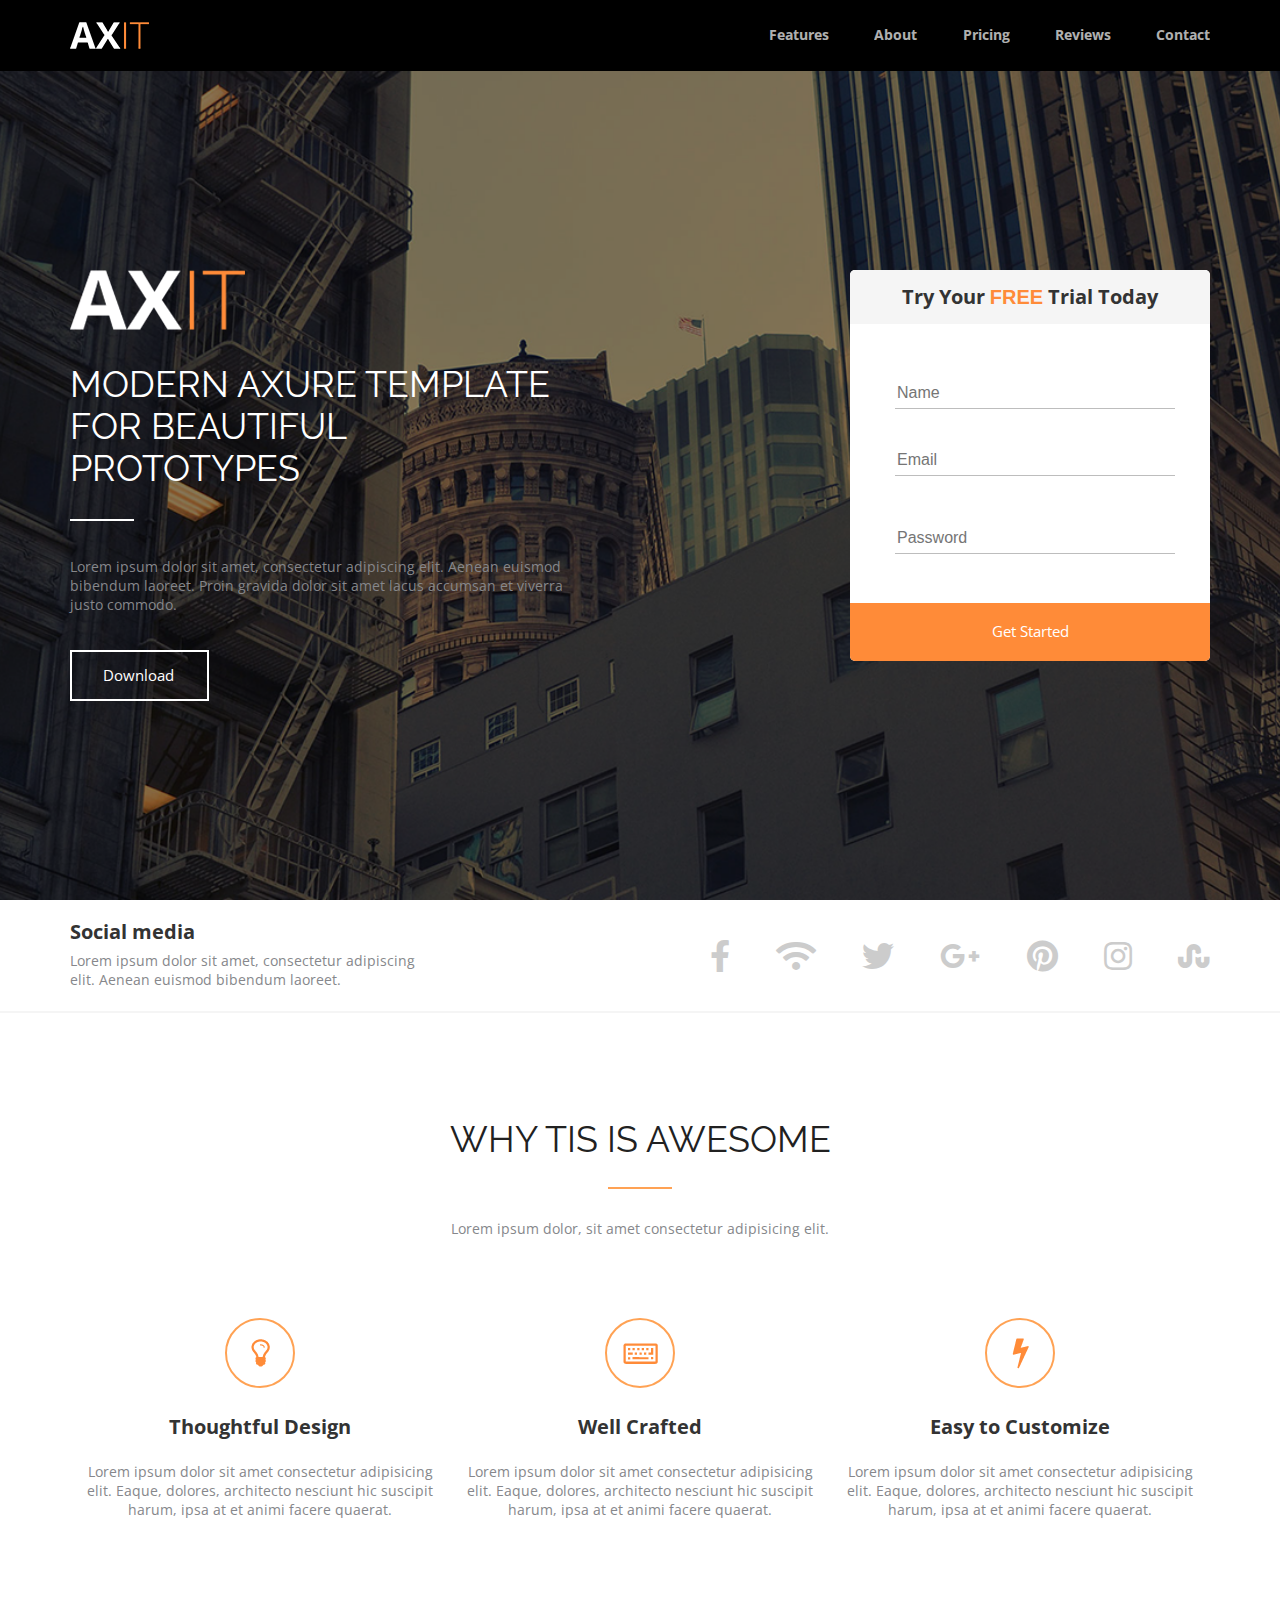
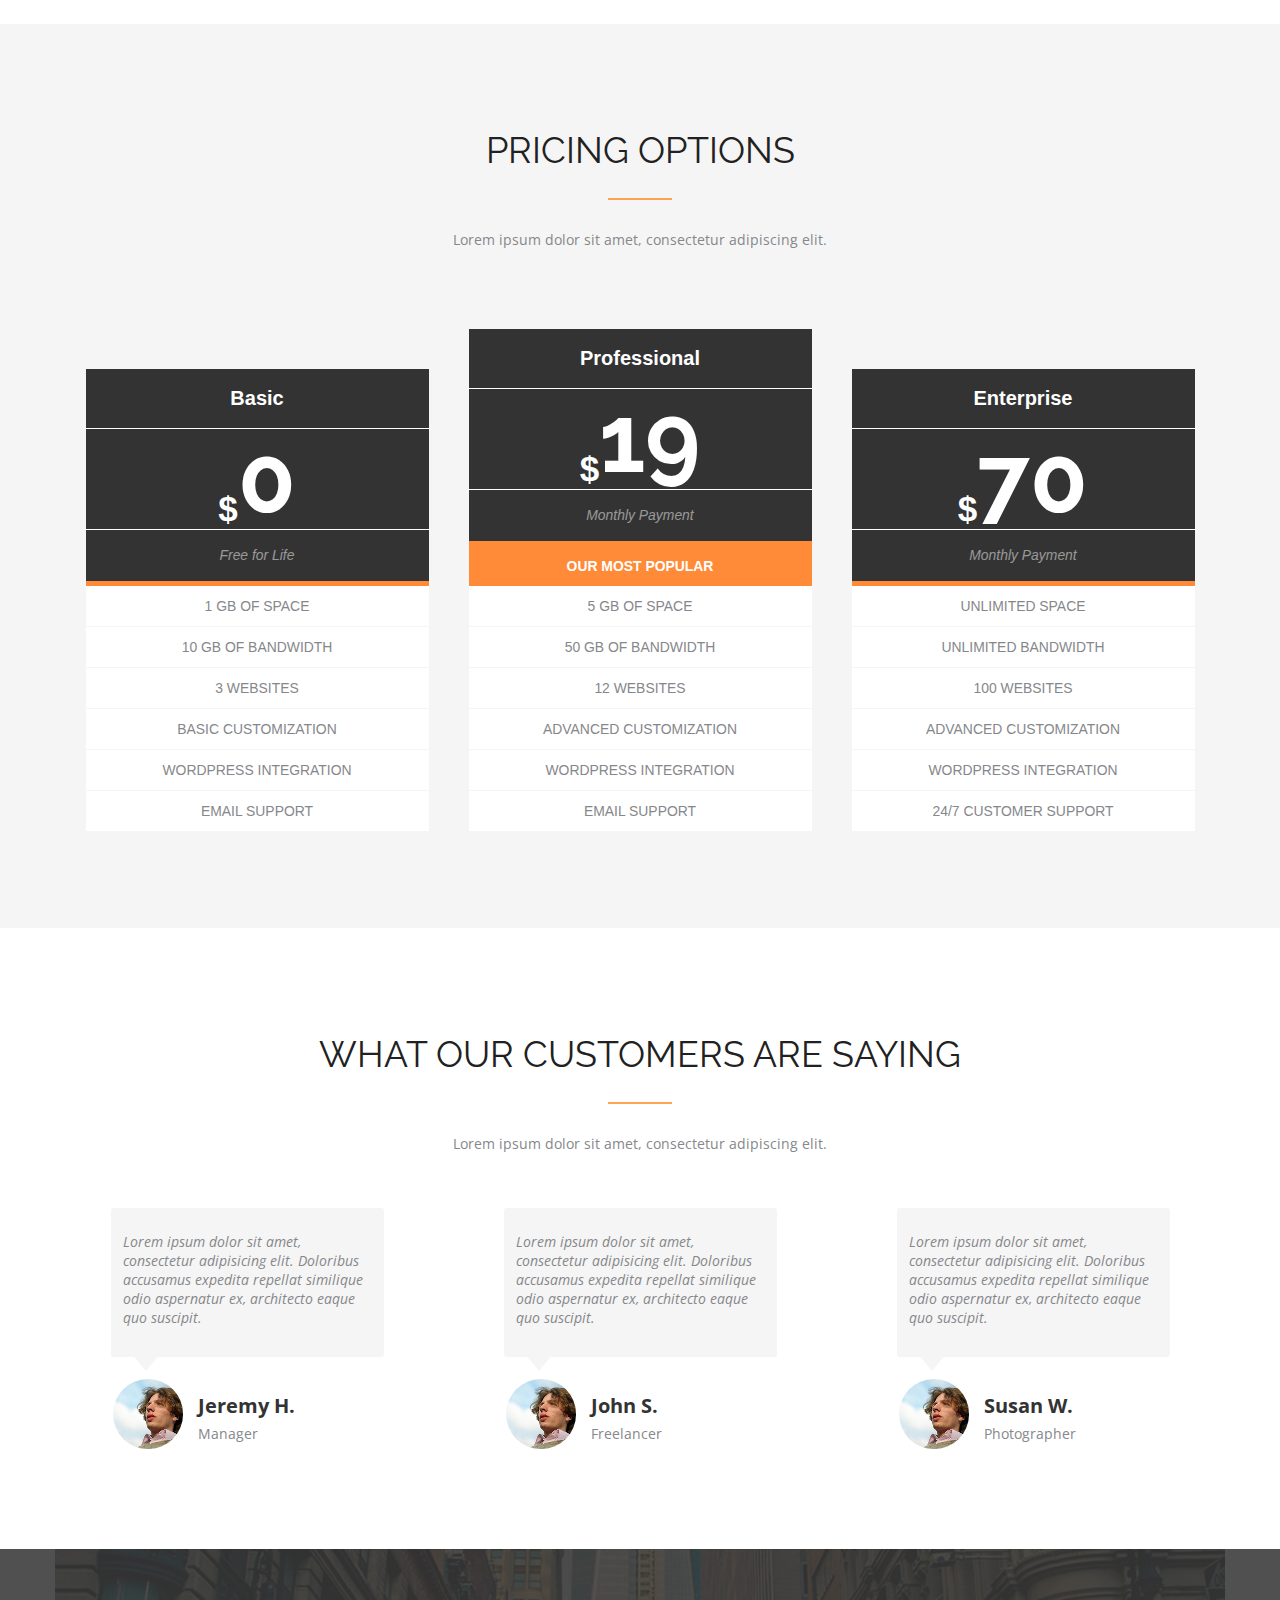
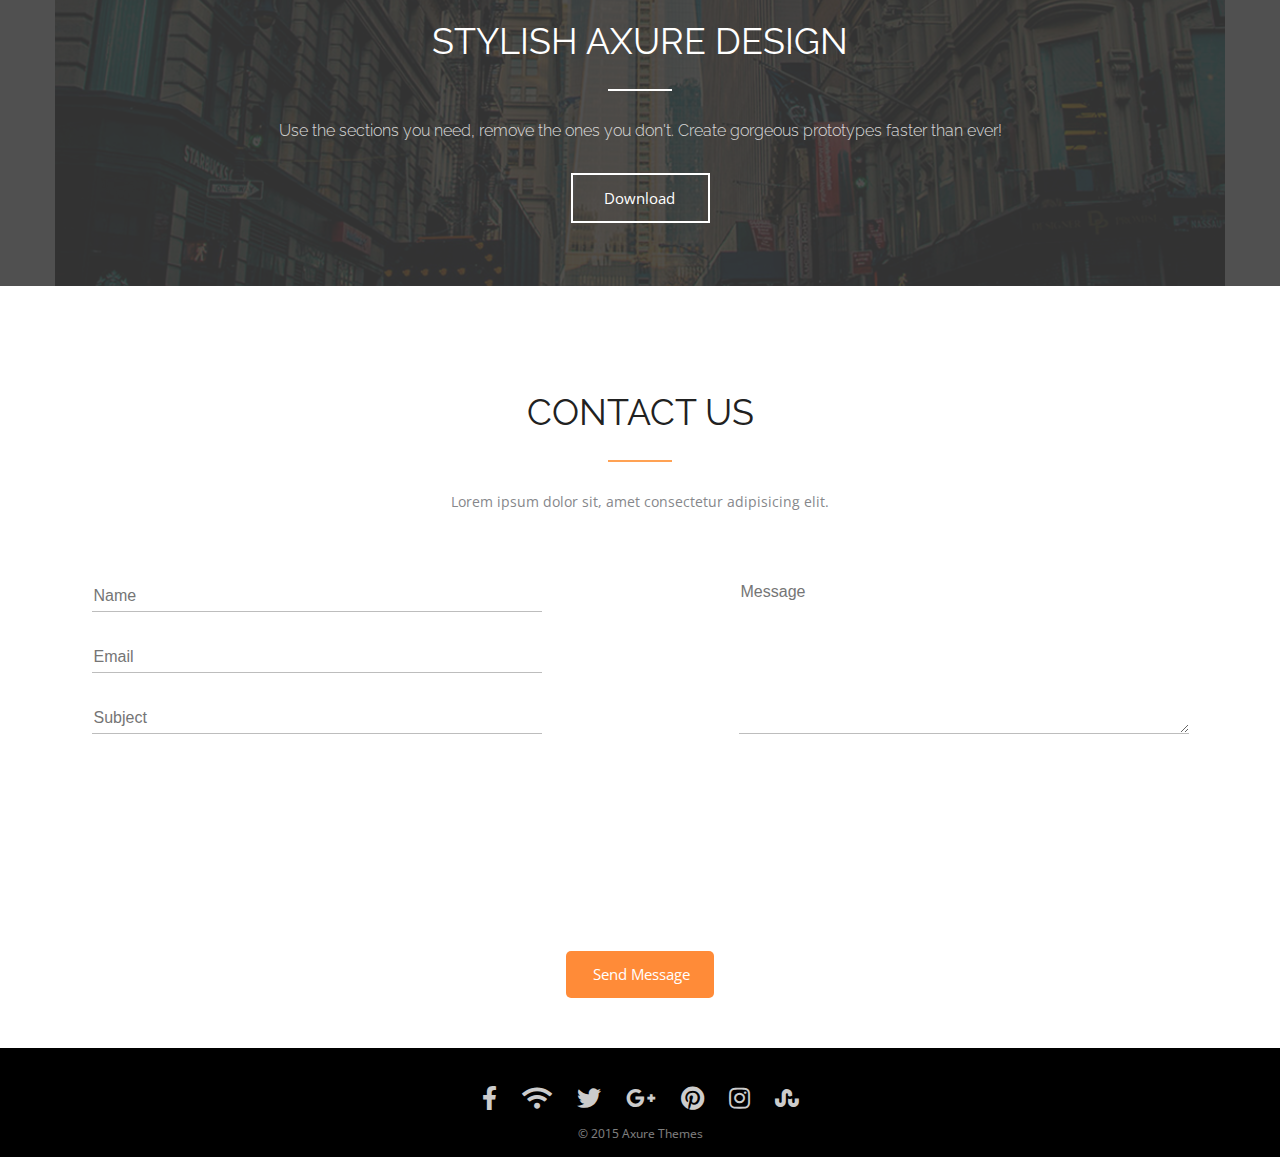
==== commit 15af205b: "fixed" ====
--- a/Homework/index.html
+++ b/Homework/index.html
@@ -320,11 +320,6 @@
             <i class="fab fa-stumbleupon"></i>
           </a>
         </li>
-        <li class=social_media>
-          <a href="#">
-            <i class="fas fa-wifi"></i>
-          </a>
-        </li>
    </ul>
   </nav>   
    <p class="footer_copiright_text">&copy 2015 Axure Themes</p> </div>
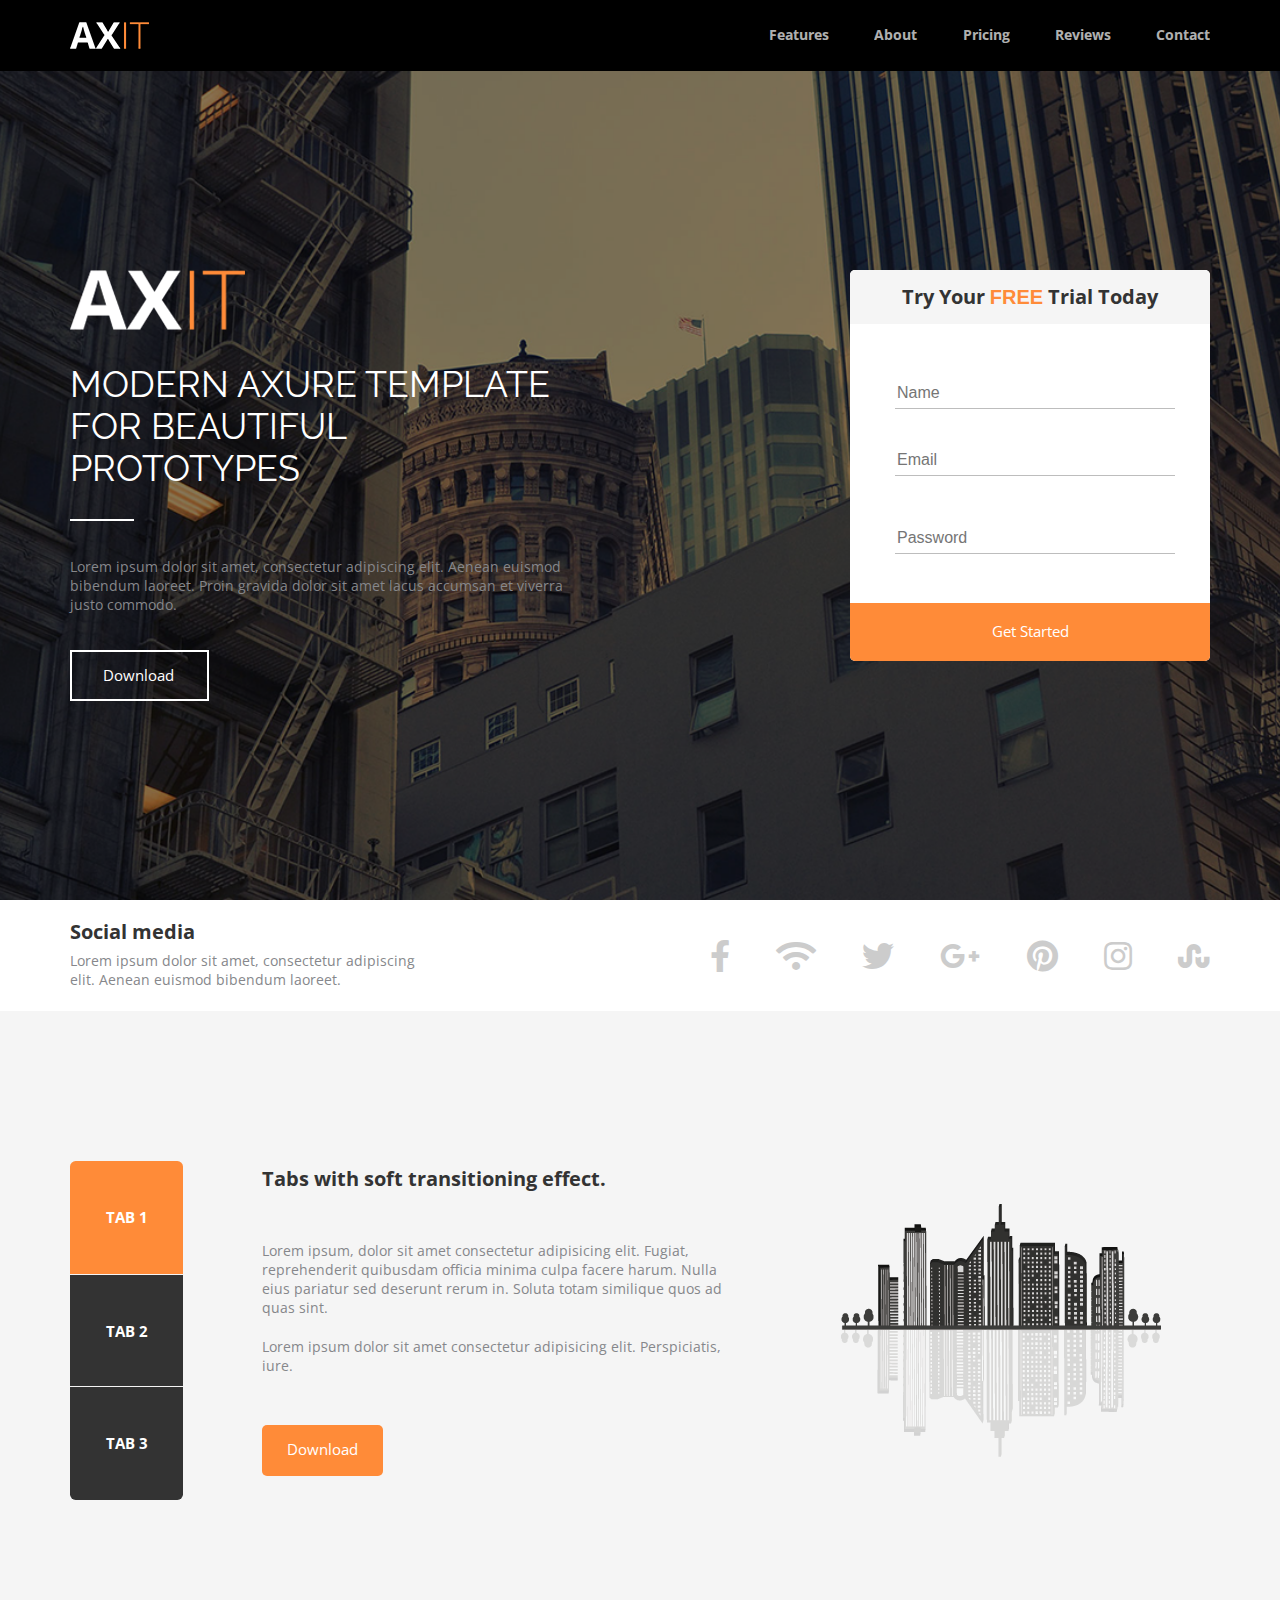
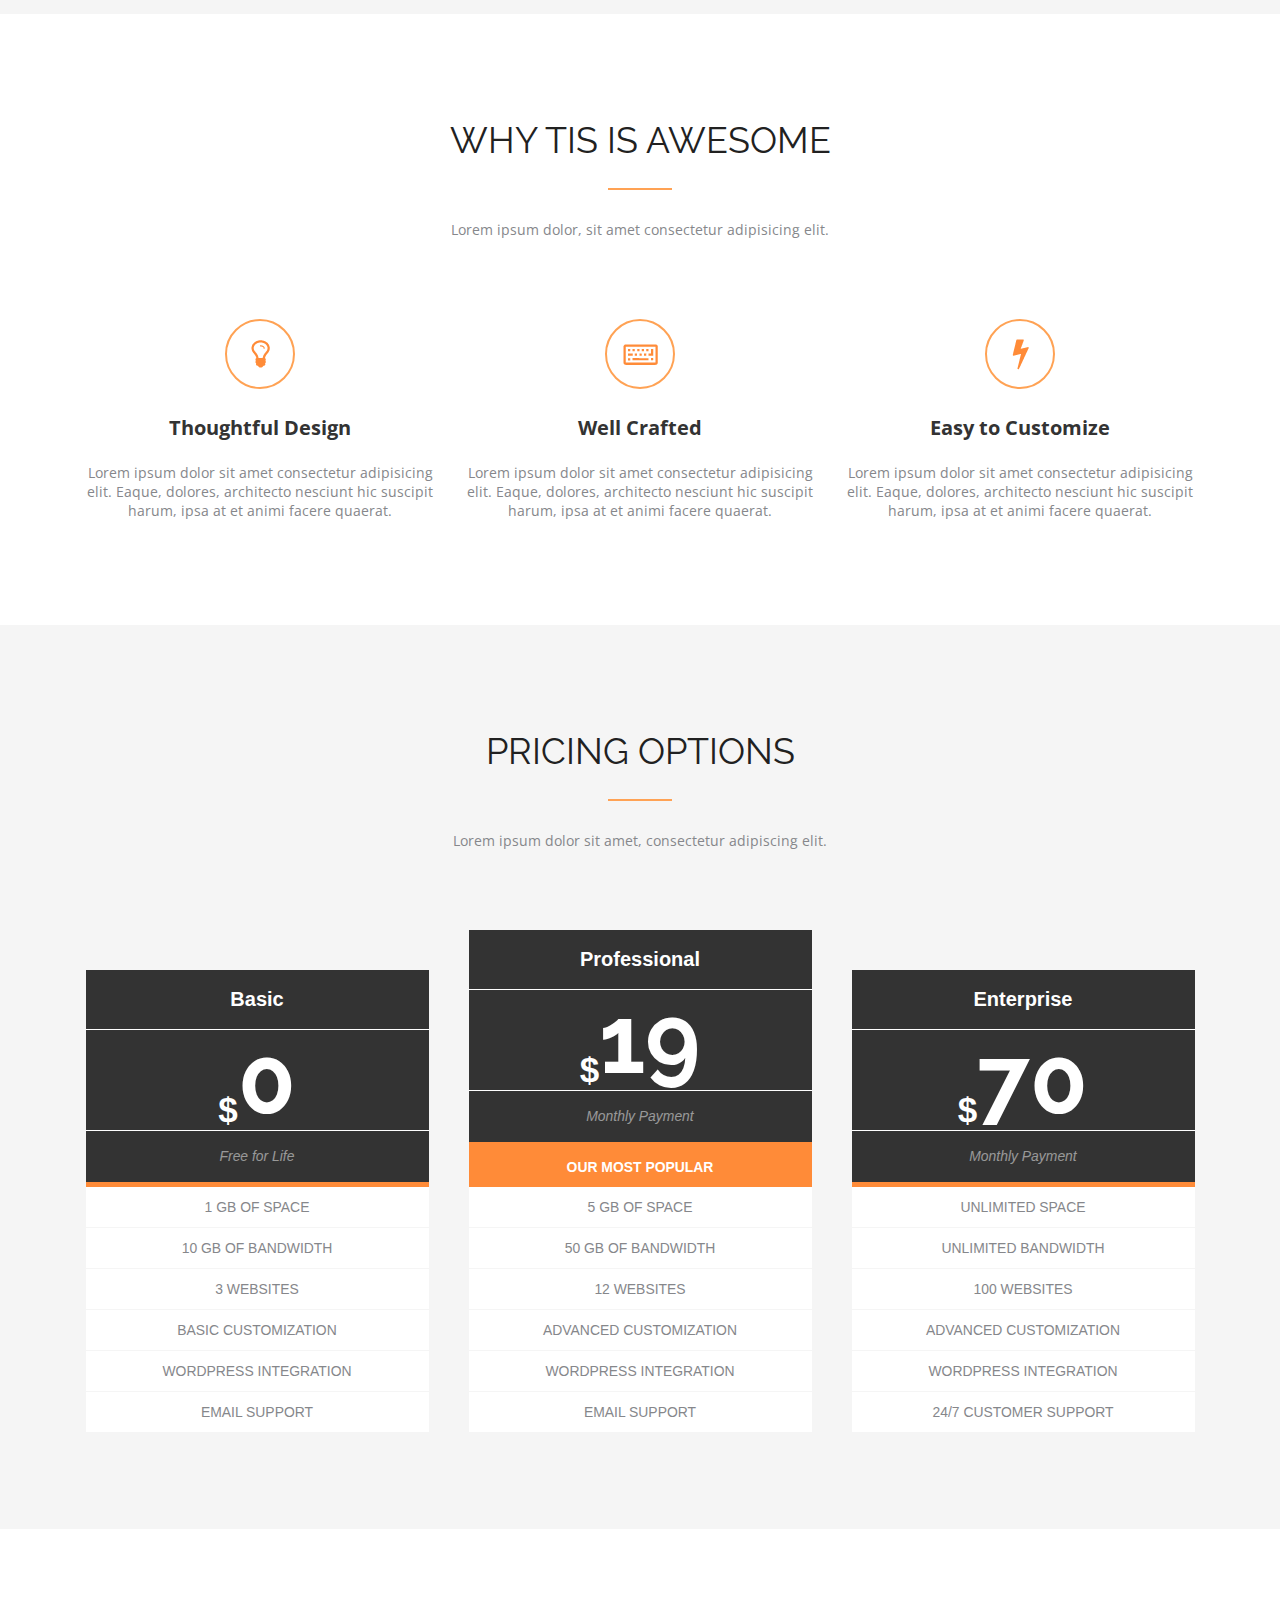
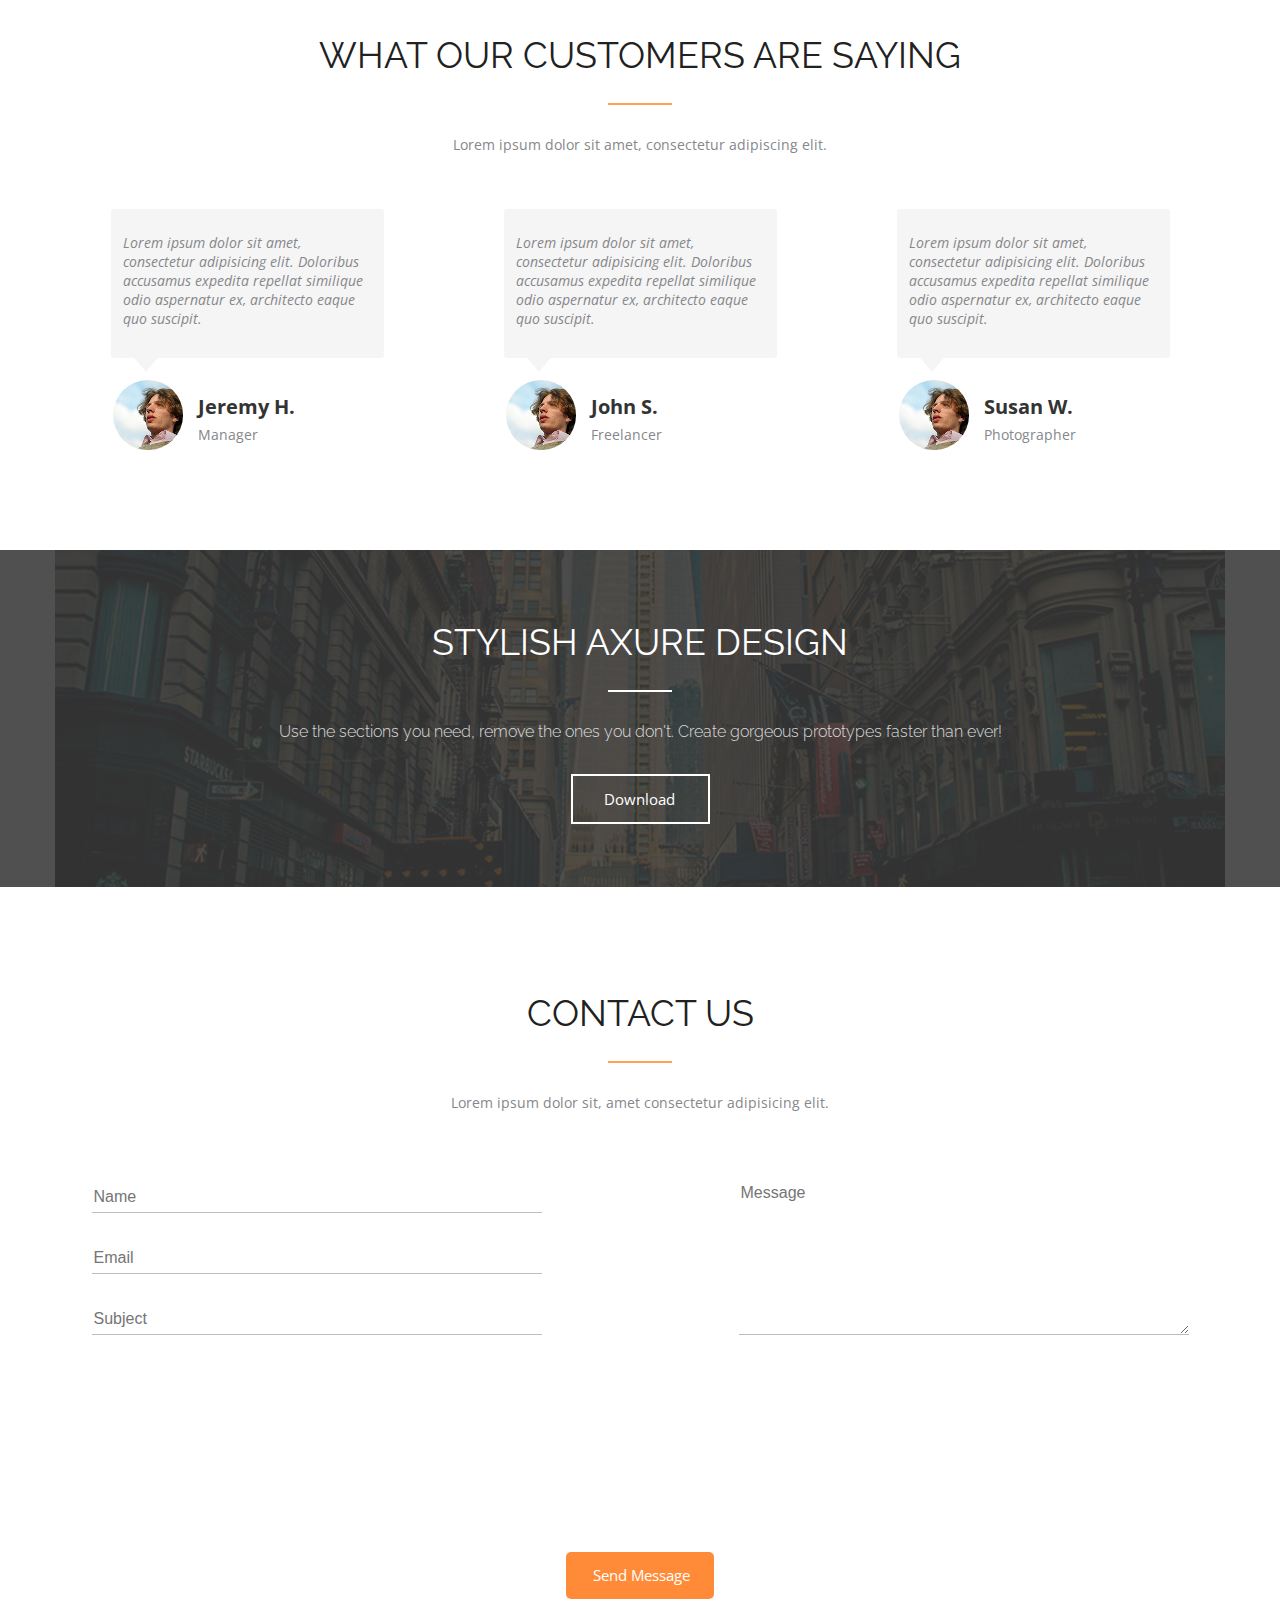
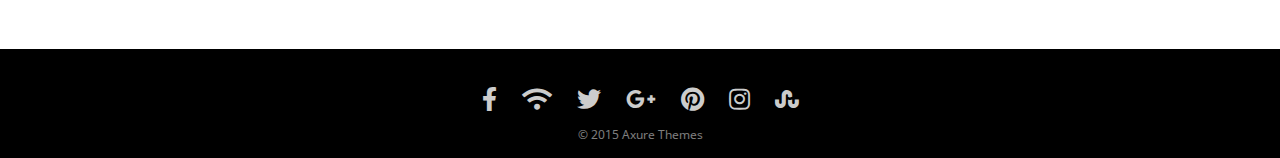
==== commit 6463e488: "homework8" ====
--- a/Homework/index.html
+++ b/Homework/index.html
@@ -101,6 +101,28 @@
 </nav>
  </div>
   </section>
+  <section class="tabs-section">
+    <div class="conteiner" class="tabs-conteiner"> 
+      <div class="tabs-wrapper">
+      <div class="tabs">
+        <div class="tabOne"><span class="tab-text">tab 1</span></div>
+        <div class="tabTwo"><span class="tab-text">tab 2</span></div>
+        <div class="tabThree"><span class="tab-text">tab 3</span></div>
+      </div>
+    <div class="tabs-info">
+        <div class="tabs-info__text">
+            <h3 class="tabs-info__title">Tabs with soft transitioning effect.</h3>
+            <p class="tabs-info__description">Lorem ipsum, dolor sit amet consectetur adipisicing elit. Fugiat, reprehenderit quibusdam officia minima culpa facere harum. Nulla eius pariatur sed deserunt rerum in. Soluta totam similique quos ad quas sint.</p>
+           <p class="tabs-info__description tabs-text"> Lorem ipsum dolor sit amet consectetur adipisicing elit. Perspiciatis, iure.</p> 
+            <button class="tabs-info__button">Download</button>
+        </div>
+        <div class="tab-info__image">
+          <img src="images/city.png" alt="monochrome сity">
+        </div>
+      </div>
+      </div>
+    </div>
+  </section>
   <section class="awesome">
       <div class="conteiner awesome_conteiner">
         <h2 class="awesome__title">Why tis is awesome</h2>
--- a/Homework/stylesheets/style.css
+++ b/Homework/stylesheets/style.css
@@ -4,6 +4,7 @@
 
 html {
   font-size: 16px;
+  overflow-x: hidden;
 }
 .awesome
   .pricing
@@ -22,6 +23,7 @@
   max-width: 1170px;
   padding-left: 15px;
   padding-right: 15px;
+  overflow-x: hidden;
 }
 
 h1 {
@@ -304,7 +306,108 @@
 .social-media__description {
   text-align: left;
 }
-
+/* tabs */
+
+.tabs-section {
+  background-color: #f5f5f5;
+}
+
+.tabs-wrapper {
+  display: flex;
+  flex-direction: row;
+  flex-wrap: wrap;
+  justify-content: space-between;
+  margin-top: 148px;
+  margin-bottom: 114px;
+}
+
+.tabs {
+  width: 112px;
+  display: flex;
+  flex-direction: column;
+  margin-right: 30px;
+}
+.tabOne,
+.tabTwo,
+.tabThree {
+  height: 113px;
+  width: 113px;
+  background-color: #333333;
+}
+
+.tabOne {
+  background-color: #ff8b38;
+  border-radius: 5% 5% 0 0;
+}
+
+.tabTwo {
+  border-top: 1px solid #f5f5f5;
+  border-bottom: 1px solid #f5f5f5;
+}
+.tabThree {
+  border-radius: 0 0 5% 5%;
+}
+
+.tab-text {
+  display: block;
+  margin-top: 49px;
+  text-align: center;
+  color: #ffffff;
+  font-family: "Open Sans";
+  font-weight: 700;
+  font-size: 0.937rem;
+  text-transform: uppercase;
+}
+
+.tabs-text {
+  margin-top: 20px;
+}
+
+.tabs-info {
+  align-self: center;
+  display: flex;
+  flex-direction: row;
+  justify-content: space-between;
+  align-items: center;
+  width: 100%;
+  max-width: 899px;
+  margin: auto;
+}
+
+.tabs-info__text {
+  max-width: 476px;
+  width: 100%;
+}
+.tabs-info__button {
+  min-width: 121px;
+  outline: none;
+  border: none;
+  display: block;
+  background: #ff8b38;
+  color: #ffffff;
+  font-family: "Open Sans";
+  font-size: 0.937rem;
+  font-weight: 400;
+  font-style: normal;
+  text-transform: capitalize;
+  border-radius: 5px;
+  padding: 16px 25px 17px 25px;
+  margin: 50px auto 24px 0;
+}
+.tabs-info__description,
+.tabs-info__title {
+  text-align: left;
+}
+
+.tabs-info__title {
+  margin-top: 8px;
+  margin-bottom: 52px;
+}
+.tab-info__image {
+  margin-left: 10px;
+  width: 320px;
+  height: 253px;
+}
 /* awesome */
 
 .awesome-card_img {
@@ -771,46 +874,53 @@
   .axit-main-title::after {
     margin: 20px auto 20px;
   }
+
+  .axit-main-title,
+  .axit-main-text {
+    text-align: center;
+  }
+
+  .axit-main-button {
+    margin: 44px auto 44px;
+  }
+
+  .axit-main-text {
+    color: #ffffff;
+    font-weight: 700;
+  }
+
+  .feedback-card_item {
+    margin-bottom: 90px;
+  }
+
+  .social-media_panel {
+    width: 540px;
+    margin: 0 auto;
+  }
+
+  .social-media__title,
+  .social-media__description {
+    text-align: center;
+  }
+
+  .comment_text::after {
+    content: "";
+    position: absolute;
+    top: 118px;
+  }
+
   .contact-form_name,
   .contact-form_email,
   .contact-form_subject,
   .contact-form_message {
-    width: 350px;
-    margin-bottom: 30px;
-  }
-
-  .axit-main-title,
-  .axit-main-text {
-    text-align: center;
-  }
-
-  .axit-main-button {
-    margin: 44px auto 44px;
-  }
-
-  .axit-main-text {
-    color: #ffffff;
-    font-weight: 700;
-  }
-
-  .feedback-card_item {
-    margin-bottom: 90px;
-  }
-
-  .social-media_panel {
-    width: 540px;
-    margin: 0 auto;
-  }
-
-  .social-media__title,
-  .social-media__description {
-    text-align: center;
-  }
-
-  .comment_text::after {
-    content: "";
-    position: absolute;
-    top: 118px;
+    width: 100%;
+    min-width: 550px;
+    margin-bottom: 20px;
+  }
+  .contact-form_items,
+  .contact-form_group {
+    width: 100%;
+    min-width: 550px;
   }
 }
 
@@ -870,18 +980,15 @@
     margin-top: 44px;
   }
   .social-media_panel {
-    display: block;
     min-width: 300px;
-    width: 300px;
+    width: 100%;
   }
   .social-media_nav {
     min-width: 300px;
+    width: 100%;
   }
   .social-media__text {
     margin: 12px auto 12px;
-  }
-  .social_media {
-    display: inline;
   }
 
   .social-media__title,
@@ -897,6 +1004,10 @@
   }
   .pricing__content {
     display: block;
+  }
+
+  .pricing_card {
+    margin: 0 auto;
   }
   .basic,
   .Professional,
@@ -951,6 +1062,11 @@
   .registration-form-button {
     max-width: 300px;
   }
+
+  .contact-form_button {
+    width: 100%;
+    min-width: 300px;
+  }
   .registration-form_name,
   .registration-form_email,
   .registration-form_password {
@@ -960,8 +1076,17 @@
   .contact-form_email,
   .contact-form_subject,
   .contact-form_message {
-    width: 300px;
+    min-width: 300px;
+    width: 100%;
     margin-bottom: 20px;
+  }
+
+  .contact-message,
+  .contact-form,
+  .contact-form_items,
+  .contact-form_group {
+    width: 100%;
+    min-width: 300px;
   }
   .social-media {
     font-size: 1rem;
@@ -977,6 +1102,51 @@
 
   .axit-header {
     display: none;
+  }
+
+  .tabOne,
+  .tabTwo,
+  .tabThree {
+    height: 250px;
+    width: 250px;
+    background-color: #333333;
+  }
+  .tabTwo,
+  .tabOne,
+  .tabThree {
+    border-radius: 5%;
+  }
+  .tabOne {
+    background-color: #ff8b38;
+  }
+
+  .tab-info__image {
+    display: none;
+  }
+  .tabs-info__button {
+    min-width: 300px;
+    width: 100%;
+    outline: none;
+    border: none;
+    display: block;
+    background: #ff8b38;
+    color: #ffffff;
+    font-family: "Open Sans";
+    font-size: 0.937rem;
+    font-weight: 400;
+    font-style: normal;
+    text-transform: capitalize;
+    border-radius: 5px;
+    padding: 16px 25px 17px 25px;
+    margin: 20px auto;
+  }
+
+  .tabs-info__title,
+  .tabs-info__description {
+    text-align: center;
+  }
+  .tabs-info__text {
+    margin: 20px auto;
   }
 }
 
@@ -995,7 +1165,7 @@
   }
 }
 
-@media (max-width: 799.98px) and (min-width: 699.98px) {
+@media (max-width: 799.98px) and (min-width: 767.98px) {
   .contact-form_name,
   .contact-form_email,
   .contact-form_subject,
@@ -1025,3 +1195,63 @@
     width: 550px;
   }
 }
+
+@media (max-width: 1070.98px) {
+  .tabs {
+    width: 500px;
+    display: flex;
+    flex-direction: row;
+    margin: 30px auto;
+    justify-content: space-between;
+  }
+  .tabOne,
+  .tabTwo,
+  .tabThree {
+    height: 113px;
+    width: 113px;
+    background-color: #333333;
+  }
+  .tabTwo,
+  .tabOne,
+  .tabThree {
+    border-radius: 5%;
+  }
+  .tabOne {
+    background-color: #ff8b38;
+  }
+
+  .tabs-info__title,
+  .tabs-info__description {
+    text-align: center;
+  }
+  .tabs-info__text {
+    margin: 20px auto;
+  }
+  .tabs-info__button {
+    display: block;
+    margin: 50px auto 24px;
+  }
+}
+@media (max-width: 435.98px) {
+  .tabs {
+    display: flex;
+    flex-direction: column;
+    justify-content: center;
+  }
+
+  .tabOne,
+  .tabTwo,
+  .tabThree {
+    height: 250px;
+    width: 250px;
+    margin: 20px auto;
+  }
+
+  .tab-text {
+    font-size: 2rem;
+  }
+
+  .tab-text {
+    margin-top: 105px;
+  }
+}
